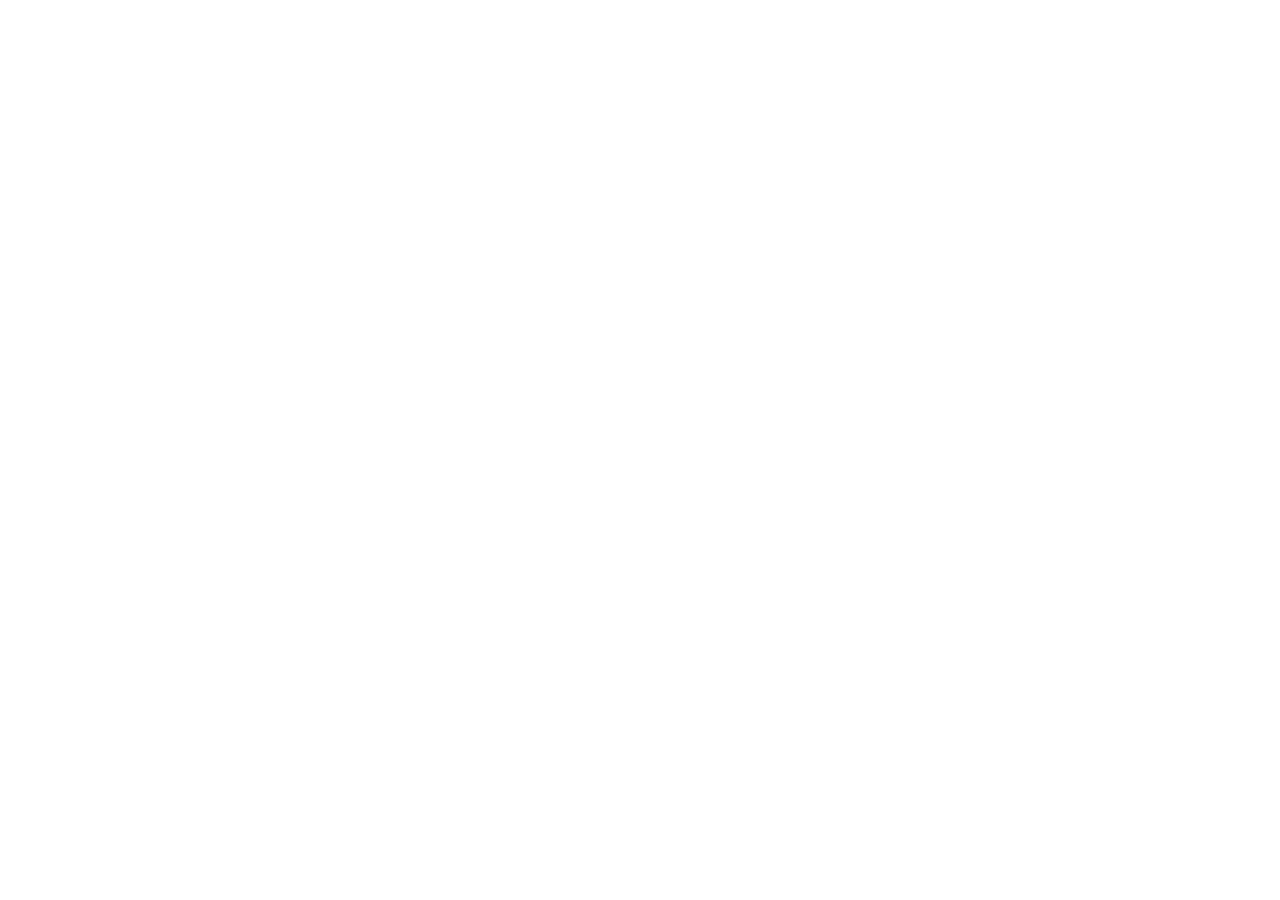
==== index.html @ 07bc8fc6 "Update index.html" ====
<!DOCTYPE html>
<html lang="ru">
  <head>
    <meta charset="UTF-8" />
    <meta http-equiv="X-UA-Compatible" content="IE=edge" />
    <meta name="viewport" content="width=device-width, initial-scale=1.0" />
    <title>Оно тебе надо — аукцион вещей, в которые никто не верил</title>
    <link rel="stylesheet" href="fonts.css" />
    <link rel="stylesheet" href="styles/styles.css"/>
  </head>
  <body></body>
</html>
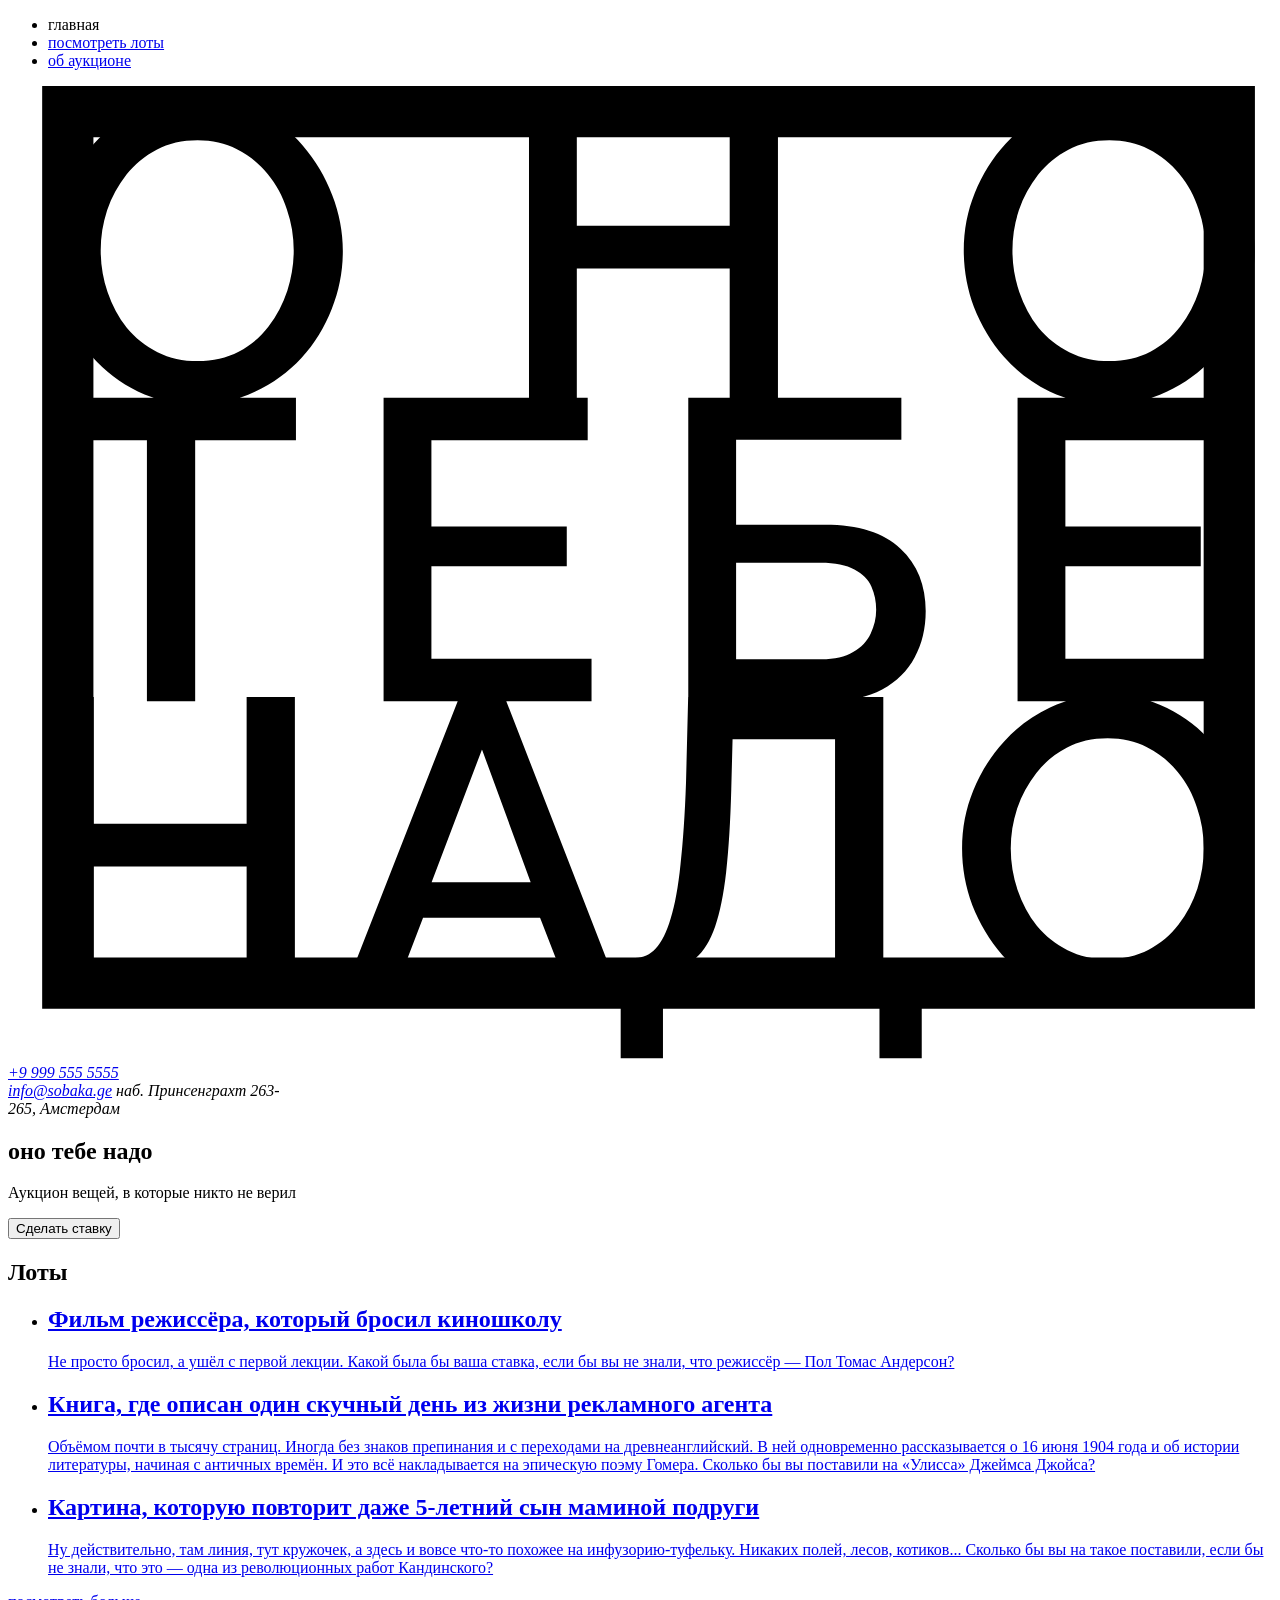
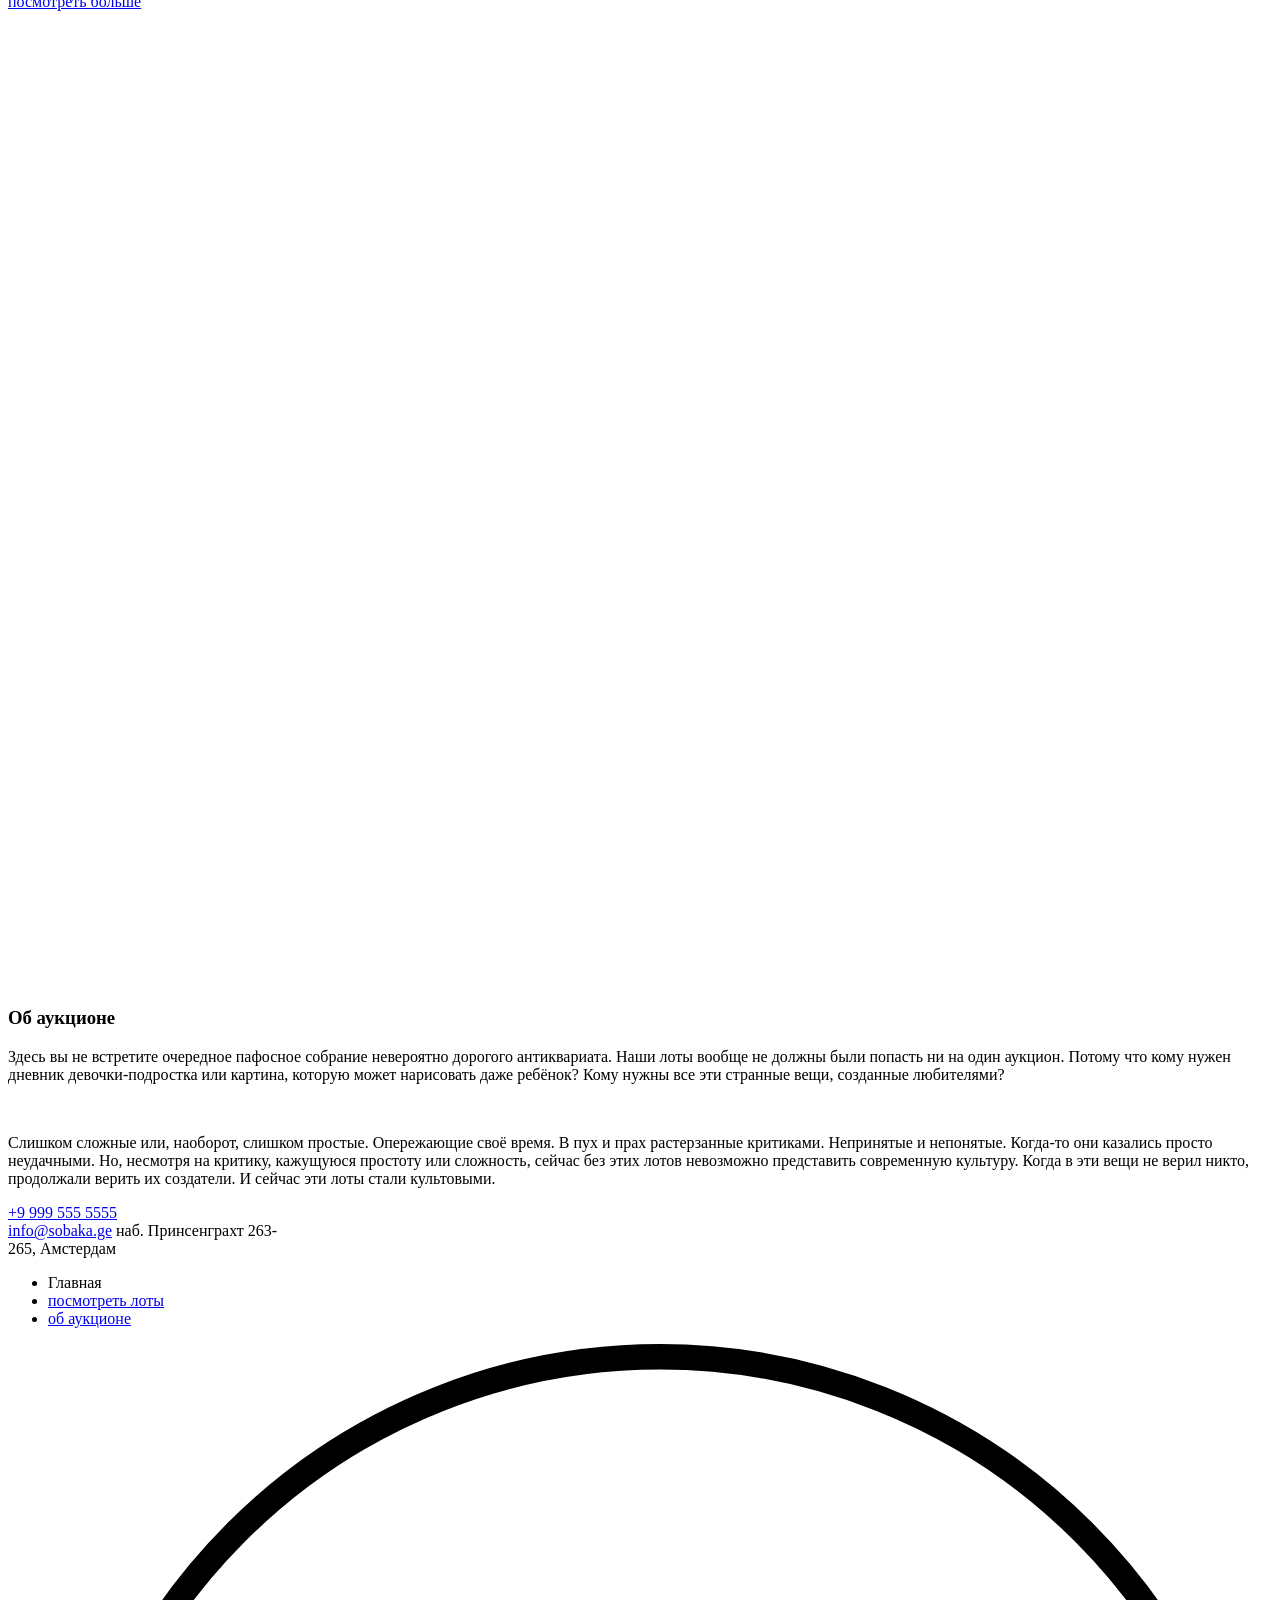
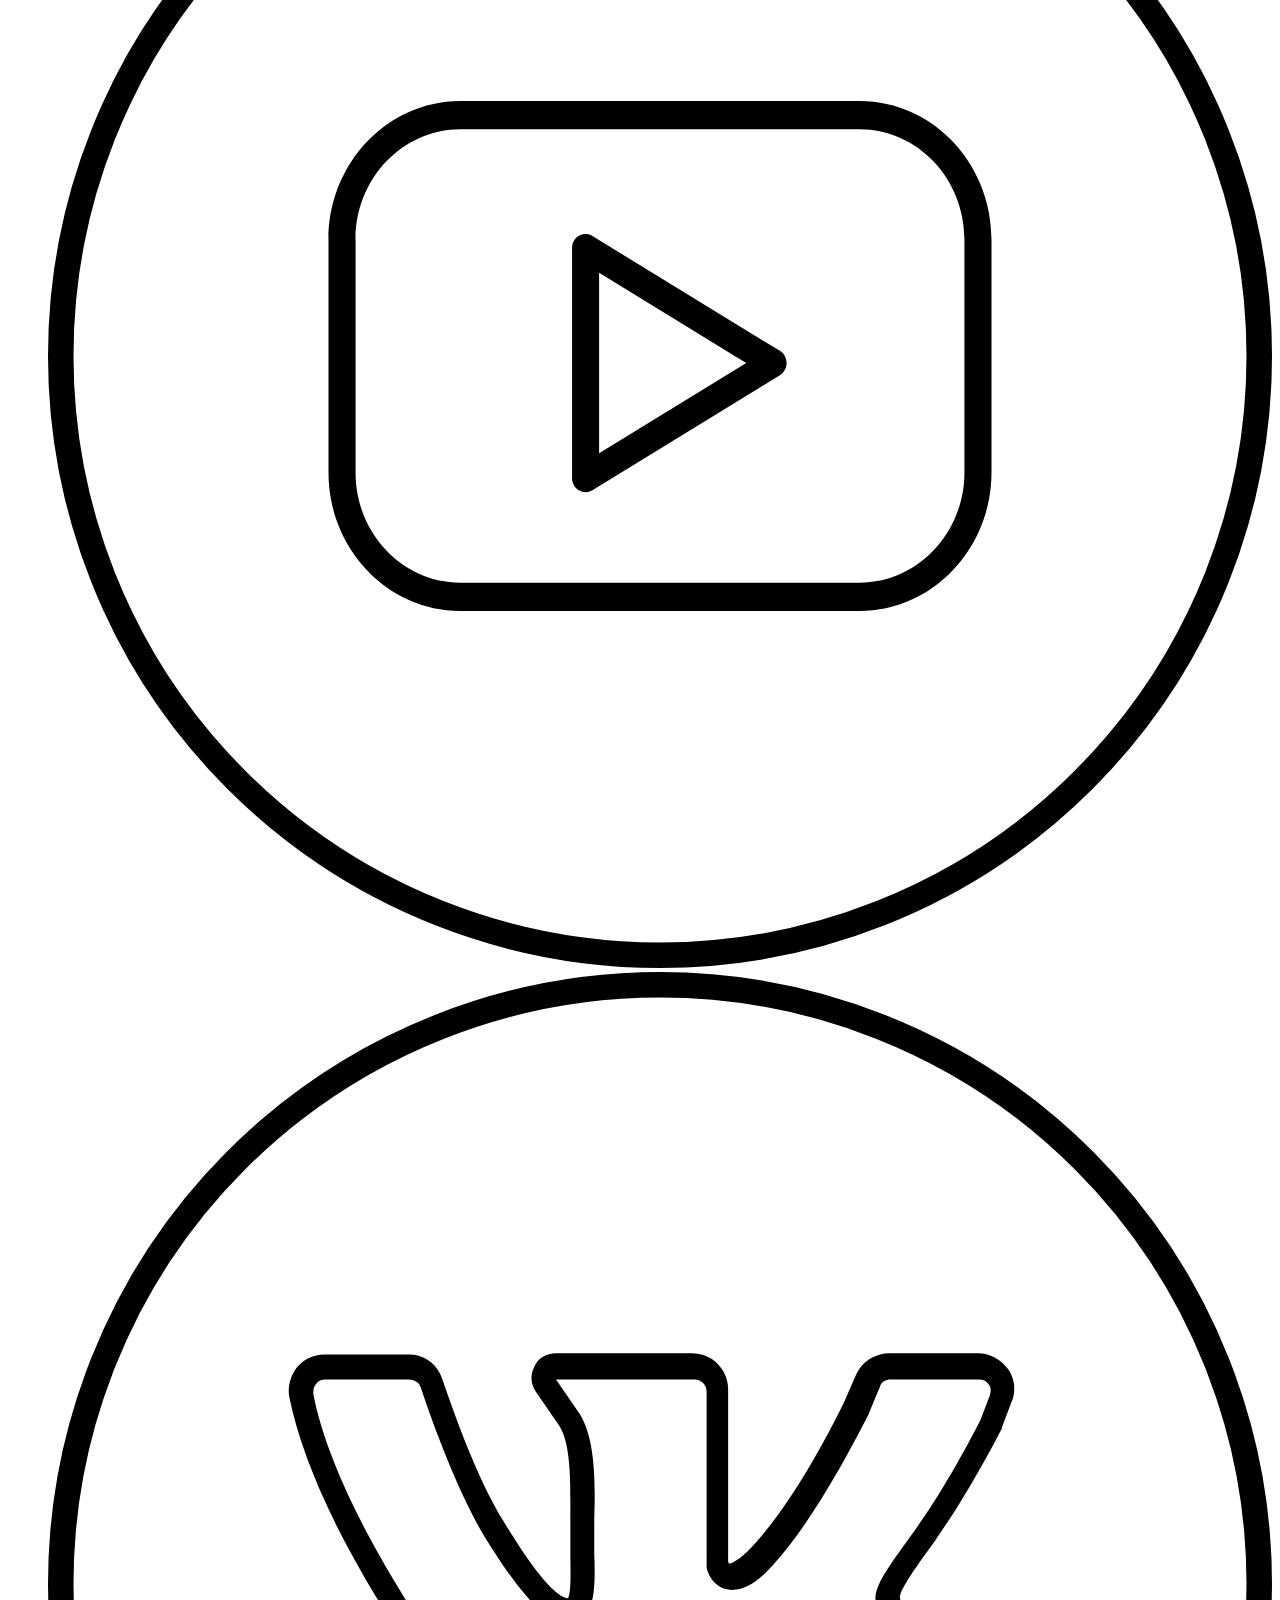
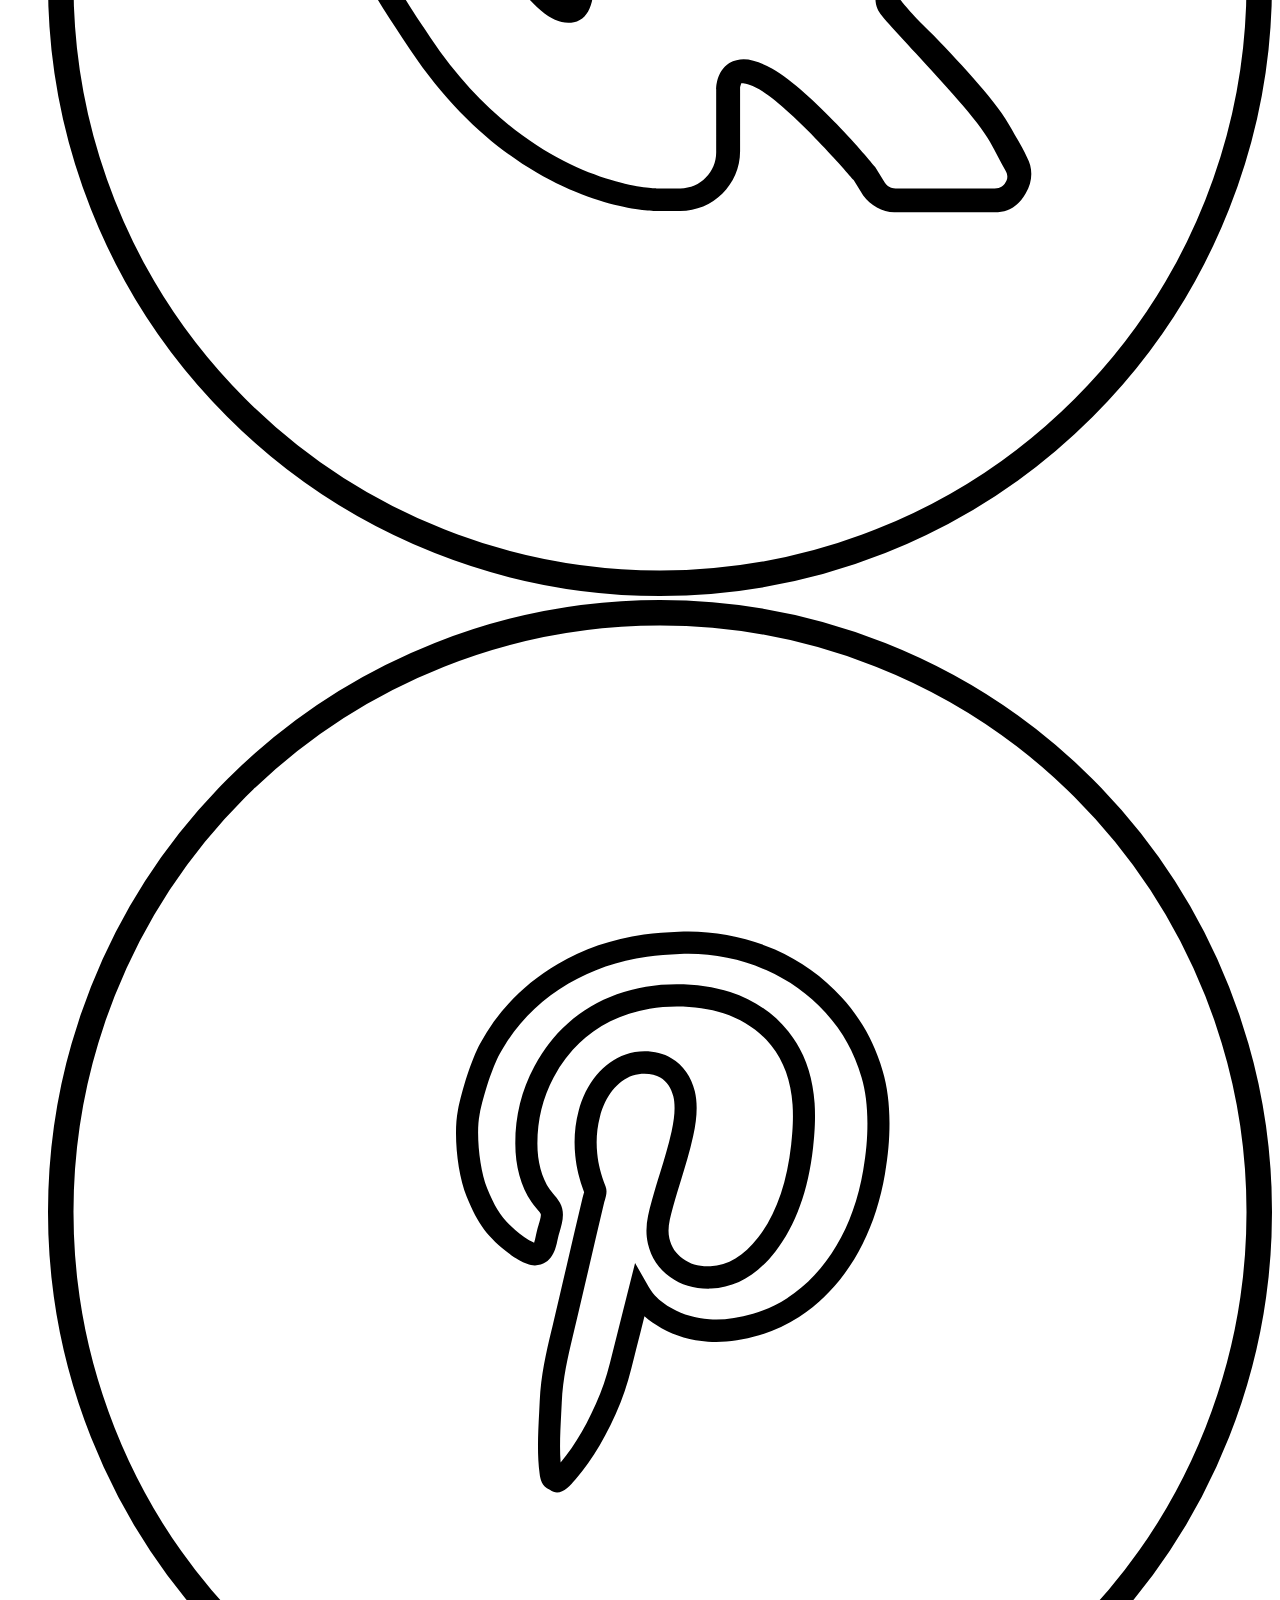
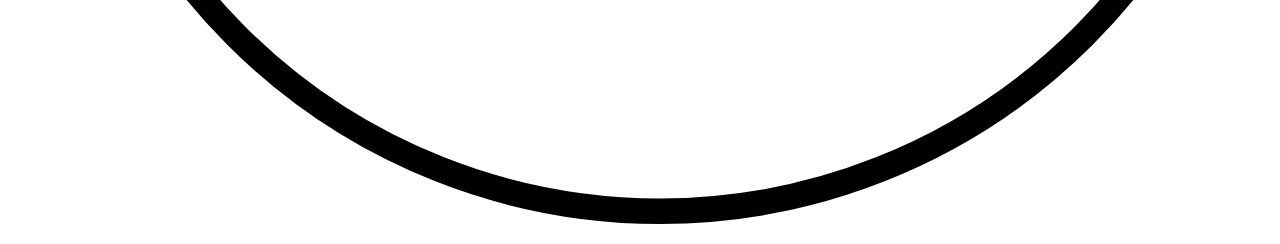
==== commit d4e836d3: "index.html" ====
--- a/index.html
+++ b/index.html
@@ -1,12 +1,170 @@
 <!DOCTYPE html>
 <html lang="ru">
-  <head>
-    <meta charset="UTF-8" />
-    <meta http-equiv="X-UA-Compatible" content="IE=edge" />
-    <meta name="viewport" content="width=device-width, initial-scale=1.0" />
-    <title>Оно тебе надо — аукцион вещей, в которые никто не верил</title>
-    <link rel="stylesheet" href="fonts.css" />
-    <link rel="stylesheet" href="styles/styles.css"/>
-  </head>
-  <body></body>
-</html>
+ <head>
+        <meta charset="UTF-8" />
+        <meta http-equiv="X-UA-Compatible" content="IE=edge" />
+        <meta name="viewport" content="width=device-width, initial-scale=1.0" />
+        <title>Оно тебе надо — аукцион вещей, в которые никто не верил</title>
+        <link rel="stylesheet" href="./fonts.css" />
+        <link rel="stylesheet" href="./styles/style.css" />
+ </head>
+
+ <body>
+    
+    <header class="header">
+    <nav class="header__menu"> 
+
+        <ul class="header__links-list">
+            <li class="header__links-list-item header__links-list-item_no-bullit header__link_active"><a class="header__link">главная</a></li>
+            <li class="header__links-list-item"> <a class="header__link" href="#0">посмотреть лоты</a></li>
+            <li class="header__links-list-item"> <a class="header__link" href="#0">об аукционе</a></li>
+        </ul>
+    </nav>
+
+    <section><a class="header__logo">
+        <img class="header__logo-image"
+        src="./images/logo-black.svg"
+        alt="Логотип проекта"/></a>
+    </section>
+
+    <address class="header__address">
+        <a href="tel:+99995555555">+9 999 555 5555<br></a>
+        <a href="mailto:info@sobaka.ge">info@sobaka.ge</a>
+        <span>наб. Принсенграхт 263- <br> 265, Амстердам</span>
+        </address>
+    </header>
+
+
+
+
+  <main> 
+
+        <section class="cover">
+        <div class="overlay"></div>
+        <h1 class="cover__title">
+            <span class="aligned-text">о<span class="letter-spacing-extended">но</span></span>
+            <span class="aligned-text-center">те<span class="letter-spacing-extended">бе</span></span>
+            <span class="aligned-text-right"><span class="letter-spacing-extended">н</span>ад<span class="no-letter-spacing">о</span></span>  
+        
+        </h1>
+        <div class="cover__description">
+            <p class="cover__description-text">Аукцион вещей, в которые никто не верил</p>
+            <button class="bet-button">Сделать ставку</button>
+        </div>
+    </section>
+    
+ <!--LOTS-->
+   <section class="lots">
+    <h2 class="lots__heading">Лоты</h2>
+
+    <ul class="lots__card-list">
+
+<!--FILM-->
+        <li class="lots__card-list-item">
+            <a class="card-link" href="#0">
+                <article class="card card_type_film">
+                    <div class="overlay"></div>
+                <h2 class="card_title">Фильм режиссёра, который бросил киношколу
+                </h2>
+                <p class="card__text">Не просто бросил, а ушёл с первой лекции. Какой была бы ваша ставка, если бы вы не знали, что режиссёр — Пол Томас Андерсон?
+                </p>
+                </article>
+            </a>
+        </li>
+
+<!--BOOK-->
+        <li class="lots__card-list-item">
+            <a class="card-link" href="#0">
+                <article class="card card_type_book">
+                    <div class="overlay"></div>
+                <h2 class="card_title">Книга, где описан один скучный день из жизни рекламного агента
+                </h2>
+                <p class="card__text">Объёмом почти в тысячу страниц. Иногда без знаков препинания и с переходами на древнеанглийский. В ней одновременно рассказывается о 16 июня 1904 года и об истории литературы, начиная с античных времён. И это всё накладывается на эпическую поэму Гомера. Сколько бы вы поставили на «Улисса» Джеймса Джойса?
+                </p>
+                </article>
+            </a>
+        </li>
+
+<!--PICTURE-->
+        <li class="lots__card-list-item">
+            <a class="card-link" href="#0">
+                <article class="card card_type_picture">
+                    <div class="overlay"></div>
+                <h2 class="card_title">Картина, которую повторит даже 5-летний сын маминой подруги
+                </h2>
+                <p class="card__text">Ну действительно, там линия, тут кружочек, а здесь и вовсе что-то похожее на инфузорию-туфельку. Никаких полей, лесов, котиков... Сколько бы вы на такое поставили, если бы не знали, что это — одна из революционных работ Кандинского?
+                </p>
+                </article>
+            </a>
+        </li>
+    </ul>
+
+    <a class="lots__look-more-link" href="#0">посмотреть больше</a>
+
+</section>
+
+
+
+<section class="about">
+
+<div class="about__column">
+    <div class="about__logo">
+        <img class="about__logo-image"
+        src="./images/logo-white.svg"
+        alt="Логотип проекта">
+    </div>
+    </div>
+
+    <div class="about__text">
+    <h3 class="about__title">Об аукционе</h3>
+        <p>Здесь вы не встретите очередное пафосное собрание невероятно дорогого антиквариата. Наши лоты вообще не должны были попасть ни на один аукцион. Потому что кому нужен дневник девочки-подростка или картина, которую может нарисовать даже ребёнок? Кому нужны все эти странные вещи, созданные любителями?
+        </p><br>
+        <p>Слишком сложные или, наоборот, слишком простые. Опережающие своё время. В пух и прах растерзанные критиками. Непринятые и непонятые. Когда-то они казались просто неудачными. Но, несмотря на критику, кажущуюся простоту или сложность, сейчас без этих лотов невозможно представить современную культуру. Когда в эти вещи не верил никто, продолжали верить их создатели. И сейчас эти лоты стали культовыми. 
+        </p>
+    </div>
+</div>
+</section>
+
+
+
+</main>
+
+<footer class="footer">
+    <adress class="footer__address">
+    <a href="tel:+99995555555">+9 999 555 5555<br></a>
+    <a href="mailto:info@sobaka.ge">info@sobaka.ge</a>
+    <span>наб. Принсенграхт 263- <br>265, Амстердам</span>
+</adress>
+    <nav class="footer__menu"> 
+
+        <ul class="footer__menu-list">
+            <li class="footer__menu-list-item footer__menu-link_active"><a class="footer__menu-link">Главная</a></li>
+            <li class="footer__menu-list-item"> <a class="footer__menu-link" href="#0">посмотреть лоты</a></li>
+            <li class="footer__menu-list-item"> <a class="footer__menu-link" href="#0">об аукционе</a></li>
+        </ul>
+
+    </nav>
+
+    
+
+    <ul class="footer__social-list">
+        <il class="footer__social-list-item"><a class="footer__social-link" href="https://youtube.com">
+            <img class="footer__social-icon"
+            src="./images/yt.svg"
+            alt="Лого 1"></a></il>
+        <il class="footer__social-list-item"><a class="footer__social-link" href="https://vk.com">
+            <img class="footer__social-icon"
+                 src="./images/vk.svg"
+                 alt="Лого 2"></a></il>
+        <il class="footer__social-list-item"><a class="footer__social-link" href="https://pinterest.com">
+            <img class="footer__social-icon"
+                 src="./images/pinterest.svg"
+                 alt="Лого 3">
+
+        </a></il>
+    </ul>
+</footer>
+
+ </body>
+ </html>
+
--- a/styles/style.css
+++ b/styles/style.css
@@ -0,0 +1 @@
+/* место для вашего кода */
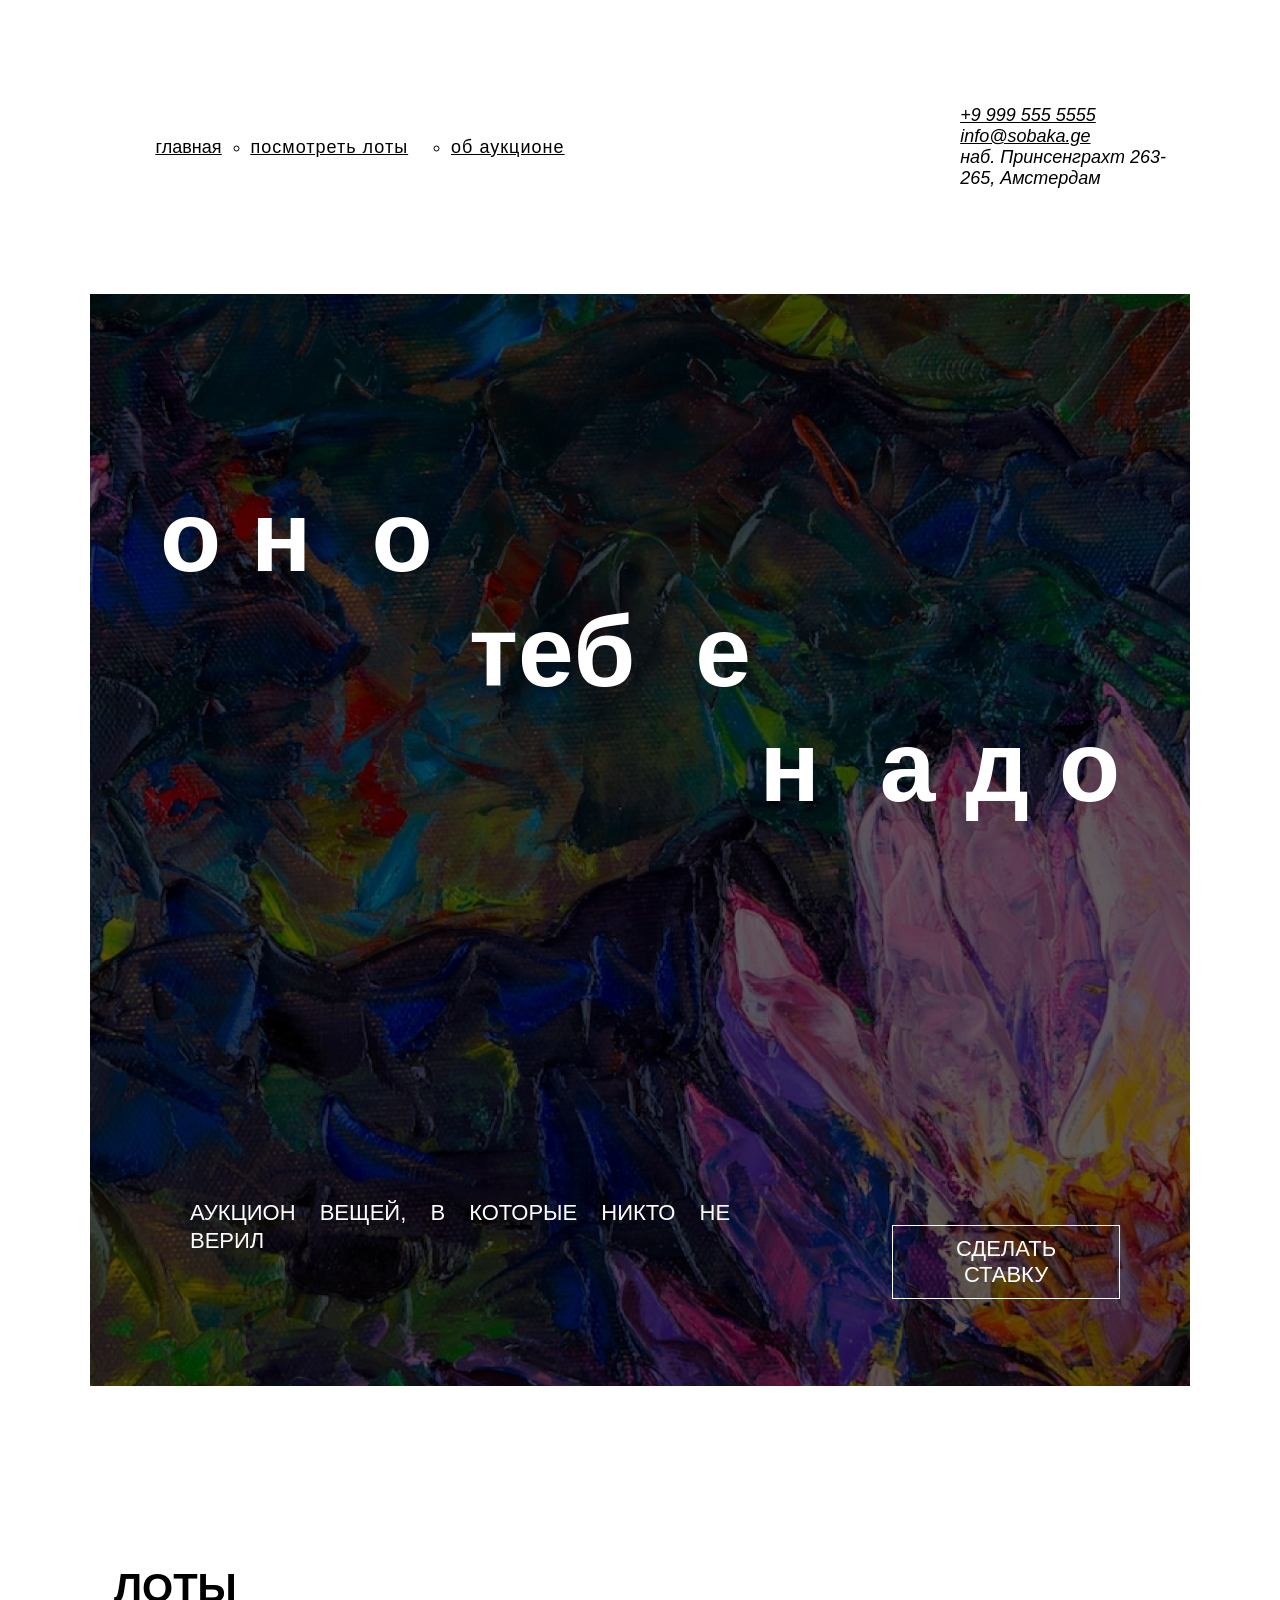
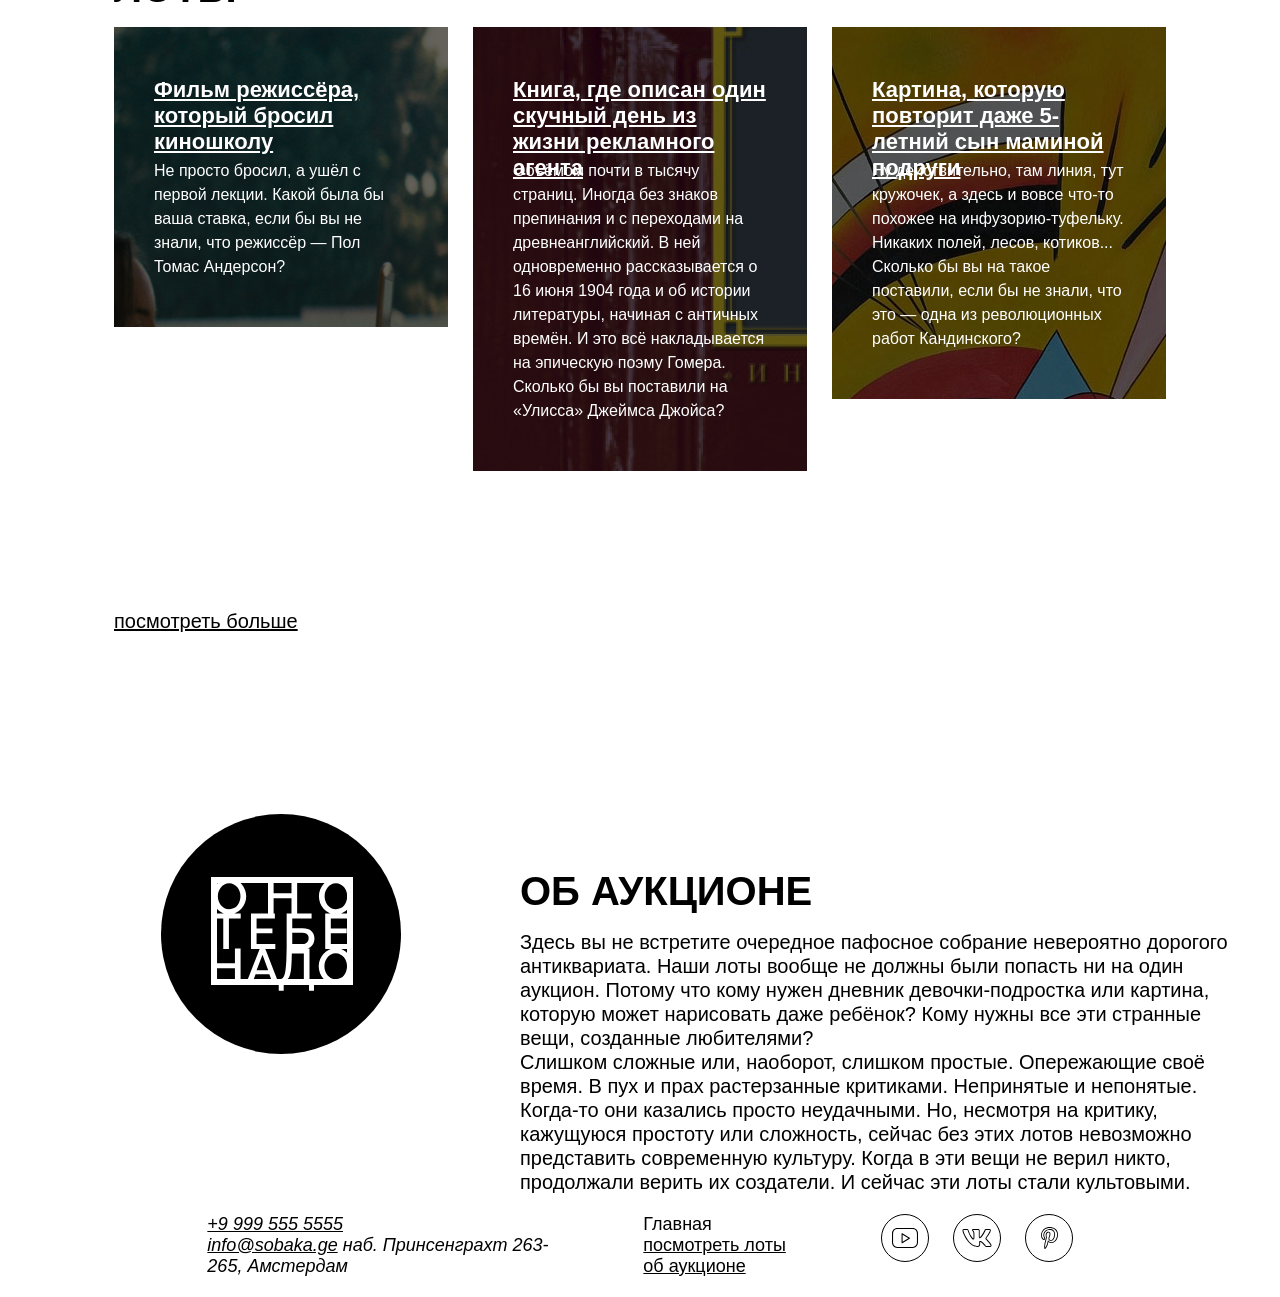
==== commit 0d2d3f69: "Update index.html" ====
--- a/index.html
+++ b/index.html
@@ -5,8 +5,10 @@
         <meta http-equiv="X-UA-Compatible" content="IE=edge" />
         <meta name="viewport" content="width=device-width, initial-scale=1.0" />
         <title>Оно тебе надо — аукцион вещей, в которые никто не верил</title>
-        <link rel="stylesheet" href="./fonts.css" />
+        <link rel="stylesheet" href="./fonts/fonts.css" />
+        <link rel="stylesheet" href="./styles/global.css" />
         <link rel="stylesheet" href="./styles/style.css" />
+
  </head>
 
  <body>
@@ -14,18 +16,16 @@
     <header class="header">
     <nav class="header__menu"> 
 
-        <ul class="header__links-list">
-            <li class="header__links-list-item header__links-list-item_no-bullit header__link_active"><a class="header__link">главная</a></li>
-            <li class="header__links-list-item"> <a class="header__link" href="#0">посмотреть лоты</a></li>
-            <li class="header__links-list-item"> <a class="header__link" href="#0">об аукционе</a></li>
+        <ul class="header__menu-list">
+            <li class="header__links-list-item_no-bullit"><a class="link_active" href="#">главная</a></li>
+            <li class="header__links-list-item"> <a href="#">посмотреть лоты</a></li>
+            <li class="header__links-list-item"> <a href="#">об аукционе</a></li>
         </ul>
     </nav>
 
-    <section><a class="header__logo">
-        <img class="header__logo-image"
-        src="./images/logo-black.svg"
-        alt="Логотип проекта"/></a>
-    </section>
+    <a class="header__logo">
+        <img class="header__logo-image" src="./images/logo-black.svg" alt="Логотип проекта">
+    </a>
 
     <address class="header__address">
         <a href="tel:+99995555555">+9 999 555 5555<br></a>
@@ -34,11 +34,8 @@
         </address>
     </header>
 
-
-
-
   <main> 
-
+ <!--COVER-->
         <section class="cover">
         <div class="overlay"></div>
         <h1 class="cover__title">
@@ -56,16 +53,15 @@
  <!--LOTS-->
    <section class="lots">
     <h2 class="lots__heading">Лоты</h2>
-
     <ul class="lots__card-list">
 
 <!--FILM-->
         <li class="lots__card-list-item">
-            <a class="card-link" href="#0">
+            <a class="card-link" href="#">
                 <article class="card card_type_film">
                     <div class="overlay"></div>
-                <h2 class="card_title">Фильм режиссёра, который бросил киношколу
-                </h2>
+                <h3 class="card_title">Фильм режиссёра, который бросил киношколу
+                </h3>
                 <p class="card__text">Не просто бросил, а ушёл с первой лекции. Какой была бы ваша ставка, если бы вы не знали, что режиссёр — Пол Томас Андерсон?
                 </p>
                 </article>
@@ -77,8 +73,8 @@
             <a class="card-link" href="#0">
                 <article class="card card_type_book">
                     <div class="overlay"></div>
-                <h2 class="card_title">Книга, где описан один скучный день из жизни рекламного агента
-                </h2>
+                <h3 class="card_title">Книга, где описан один скучный день из жизни рекламного агента
+                </h3>
                 <p class="card__text">Объёмом почти в тысячу страниц. Иногда без знаков препинания и с переходами на древнеанглийский. В ней одновременно рассказывается о 16 июня 1904 года и об истории литературы, начиная с античных времён. И это всё накладывается на эпическую поэму Гомера. Сколько бы вы поставили на «Улисса» Джеймса Джойса?
                 </p>
                 </article>
@@ -90,8 +86,8 @@
             <a class="card-link" href="#0">
                 <article class="card card_type_picture">
                     <div class="overlay"></div>
-                <h2 class="card_title">Картина, которую повторит даже 5-летний сын маминой подруги
-                </h2>
+                <h3 class="card_title">Картина, которую повторит даже 5-летний сын маминой подруги
+                </h3>
                 <p class="card__text">Ну действительно, там линия, тут кружочек, а здесь и вовсе что-то похожее на инфузорию-туфельку. Никаких полей, лесов, котиков... Сколько бы вы на такое поставили, если бы не знали, что это — одна из революционных работ Кандинского?
                 </p>
                 </article>
@@ -100,71 +96,55 @@
     </ul>
 
     <a class="lots__look-more-link" href="#0">посмотреть больше</a>
-
 </section>
 
-
-
+<!--ABOUT-->
 <section class="about">
 
 <div class="about__column">
     <div class="about__logo">
-        <img class="about__logo-image"
-        src="./images/logo-white.svg"
-        alt="Логотип проекта">
+        <img class="about__logo-image" src="./images/logo-white.svg" alt="Логотип проекта">
     </div>
     </div>
 
     <div class="about__text">
-    <h3 class="about__title">Об аукционе</h3>
-        <p>Здесь вы не встретите очередное пафосное собрание невероятно дорогого антиквариата. Наши лоты вообще не должны были попасть ни на один аукцион. Потому что кому нужен дневник девочки-подростка или картина, которую может нарисовать даже ребёнок? Кому нужны все эти странные вещи, созданные любителями?
-        </p><br>
-        <p>Слишком сложные или, наоборот, слишком простые. Опережающие своё время. В пух и прах растерзанные критиками. Непринятые и непонятые. Когда-то они казались просто неудачными. Но, несмотря на критику, кажущуюся простоту или сложность, сейчас без этих лотов невозможно представить современную культуру. Когда в эти вещи не верил никто, продолжали верить их создатели. И сейчас эти лоты стали культовыми. 
+    <h2 class="about__title">Об аукционе</h2>
+        <p class="about-text-1">Здесь вы не встретите очередное пафосное собрание невероятно дорогого антиквариата. Наши лоты вообще не должны были попасть ни на один аукцион. Потому что кому нужен дневник девочки-подростка или картина, которую может нарисовать даже ребёнок? Кому нужны все эти странные вещи, созданные любителями?
+        </p>
+        <p class="about-text-2">Слишком сложные или, наоборот, слишком простые. Опережающие своё время. В пух и прах растерзанные критиками. Непринятые и непонятые. Когда-то они казались просто неудачными. Но, несмотря на критику, кажущуюся простоту или сложность, сейчас без этих лотов невозможно представить современную культуру. Когда в эти вещи не верил никто, продолжали верить их создатели. И сейчас эти лоты стали культовыми. 
         </p>
     </div>
-</div>
 </section>
-
-
-
 </main>
 
 <footer class="footer">
-    <adress class="footer__address">
+    <address class="footer__address">
     <a href="tel:+99995555555">+9 999 555 5555<br></a>
     <a href="mailto:info@sobaka.ge">info@sobaka.ge</a>
     <span>наб. Принсенграхт 263- <br>265, Амстердам</span>
-</adress>
+</address>
+
     <nav class="footer__menu"> 
-
         <ul class="footer__menu-list">
-            <li class="footer__menu-list-item footer__menu-link_active"><a class="footer__menu-link">Главная</a></li>
-            <li class="footer__menu-list-item"> <a class="footer__menu-link" href="#0">посмотреть лоты</a></li>
-            <li class="footer__menu-list-item"> <a class="footer__menu-link" href="#0">об аукционе</a></li>
+            <li class="footer__menu-list-item">
+                <a class="link-active" href="#">Главная</a></li>
+            <li class="footer__menu-list-item"> <a href="#">посмотреть лоты</a></li>
+            <li class="footer__menu-list-item"> <a href="#">об аукционе</a></li>
         </ul>
-
     </nav>
 
-    
-
     <ul class="footer__social-list">
-        <il class="footer__social-list-item"><a class="footer__social-link" href="https://youtube.com">
-            <img class="footer__social-icon"
-            src="./images/yt.svg"
-            alt="Лого 1"></a></il>
-        <il class="footer__social-list-item"><a class="footer__social-link" href="https://vk.com">
-            <img class="footer__social-icon"
-                 src="./images/vk.svg"
-                 alt="Лого 2"></a></il>
-        <il class="footer__social-list-item"><a class="footer__social-link" href="https://pinterest.com">
-            <img class="footer__social-icon"
-                 src="./images/pinterest.svg"
-                 alt="Лого 3">
-
-        </a></il>
+        <li class="footer__social-list-item"><a class="footer__social-link" href="https://youtube.com">
+            <img class="footer__social-icon" src="./images/yt.svg" alt="Лого 1">
+        </a></li>
+        <li class="footer__social-list-item"><a class="footer__social-link" href="https://vk.com">
+            <img class="footer__social-icon" src="./images/vk.svg" alt="Лого 2">
+        </a></li>
+        <li class="footer__social-list-item"><a class="footer__social-link" href="https://pinterest.com">
+            <img class="footer__social-icon" src="./images/pinterest.svg" alt="Лого 3">
+        </a></li>
     </ul>
 </footer>
 
  </body>
  </html>
-
--- a/styles/global.css
+++ b/styles/global.css
@@ -0,0 +1,34 @@
+*,
+*::before,
+*::after {
+  box-sizing: border-box;
+}
+
+body {
+  width: 1100px;
+  margin: 0 auto;
+  font-family: Raleway, sans-serif;
+}
+
+h1,
+h2,
+h3,
+h4,
+h5,
+h6,
+p,
+ul,
+ol,
+li,
+blockquote {
+  margin: 0;
+  padding: 0;
+}
+
+a {
+  color: inherit;
+}
+
+img {
+  width: 100%;
+}
--- a/styles/style.css
+++ b/styles/style.css
@@ -1 +1,436 @@
-/* место для вашего кода */
+
+.header {
+  display: grid;
+  grid-template-columns: 1fr min-content 1fr;
+  align-items: center;
+  justify-content: space-between;
+  margin: 92px 24px;
+  font-size: 18px;
+  
+}
+
+.header__menu {
+display: flex;
+flex-direction: row;
+align-self: center;
+justify-content: space-around;
+font-family: Raleway, sans-serif;
+font-weight: 400;
+max-width: 1100px;
+
+}
+
+
+.header__menu-list {
+display: flex;
+justify-content: space-around;
+list-style: circle;
+border: 1px;
+margin-right: 20px;
+gap: 15px;
+text-decoration: underline;
+}
+
+.header__links-list-item {
+ list-style: circle;
+ margin-left: 14px;
+ margin-right: 14px;
+ letter-spacing: 1px;
+
+}
+
+.header__links-list-item_no-bullit {
+  text-decoration: none;
+  list-style: none;
+ 
+}
+
+.link-active {
+text-decoration: none;
+list-style: none;
+}
+
+.header__logo {
+  max-width: 148px;
+  width: auto;
+}
+
+.header__logo-image {
+  height: 105px;
+  justify-self: center;
+
+}
+
+.header__address {
+  display: flex;
+  margin-left: auto;
+  flex-direction: column;
+  font-family: Raleway, sans-serif;
+
+}
+
+
+.cover {
+background-repeat: no-repeat;
+width: 1100px;
+z-index: 0;
+position: relative;
+min-height: 757px;
+padding: 20px;
+background-image: url('../images/cover.jpg');
+background-size: cover;
+background-position: center;
+
+}
+
+.aligned-text {
+display: block;
+text-align: start;
+letter-spacing: 30px;
+
+}
+
+.aligned-text_center {
+text-align: center;
+display: block;
+line-height: 138px;
+letter-spacing: 30px;
+}
+
+.aligned-text-right {
+display: block;
+text-align: right;
+justify-self: end;
+letter-spacing: 30px;
+
+}
+
+.letter-spacing-extended {
+letter-spacing: 60px;
+}
+
+.no-letter-spacing {
+letter-spacing: 0;
+}
+
+
+
+  .overlay {
+    position: absolute;
+    inset: 0;
+    z-index: 1;
+    background-color: rgba(0, 0, 0, 0.6);
+
+    }
+
+.cover__title {
+display: block;
+position: relative;
+z-index: 2;
+font-size: 100px;
+font-weight: bold;
+color: white;
+text-align: center;
+padding: 165px 50px 237px 50px;
+margin: 0;
+font-family: Raleway, sans-serif;
+line-height: 115px;
+
+}
+
+.cover__description {
+  display: flex;
+  justify-content: space-between;
+
+  position: relative;
+  z-index: 2; 
+  color: white;
+  align-items: center;
+  font-family: Raleway, sans-serif;
+  font-size: 22px;
+  font-weight: 400;
+  line-height: 28px;
+  margin-bottom: 20px;
+  gap: 79px;
+  padding: 138px 50px 41px 80px;
+
+}
+
+.cover__description-text {
+  font-size: 22px;
+  text-transform: uppercase;
+  font-family: Raleway, sans-serif;
+  font-weight: 400;
+  line-height: 28px;
+  color: white;
+  word-spacing: 18px;
+  z-index: 3;
+  padding-bottom: 50px;
+
+}
+
+.bet-button {
+  color: white;
+  font-family: Raleway, sans-serif;
+  padding: 10px 20px;
+  font-size: 22px;
+  font-weight: 500;
+  margin-top: 20px;
+  line-height: 26px;
+  text-align: center;
+  border: 1px solid white;
+  background-color: transparent;
+  text-transform: uppercase;
+
+}
+
+
+.lots {
+  display: flex;
+  flex-direction: column;
+  min-height: 692px;
+  top: 1229px;
+  left: 24px;
+  gap: 0px;
+  z-index: 1;
+  flex-grow: 1;
+  margin: 0 24px;
+  padding-top: 179px; /*headingi u lots i metjex aranq*/
+  width: 1052px;
+}
+
+.lots__heading {
+  width: 121px;
+  height: 47px;
+  left: 40px;
+  gap: 0px;
+  font-size: 40px;
+  font-weight: 700;
+  line-height: 47px;
+  text-align: left;
+  z-index: 1;
+  margin-bottom: 15px;
+  text-transform: uppercase;
+  font-family: Raleway, sans-serif;
+
+}
+
+.lots__card-list {
+  display: flex;
+  flex-wrap: wrap;
+  justify-content: space-between;
+  list-style: none;
+  gap: 25px;
+  color: white;
+  position: relative;
+}
+
+.lots__card-list-item {
+  display: flex;
+  flex-grow: 1;
+  flex-basis: 334px;
+  min-height: 563px;
+  z-index: 2;
+  height: 100%;
+
+
+
+}
+
+.card {
+padding: 50px 40px 48px;
+
+display: flex;
+flex-direction: column;
+justify-content: space-between;
+
+height: 100%;
+width: 100%;
+position: relative;
+
+}
+
+.card-link {
+text-decoration: none;
+display: block;
+font-family: Raleway, sans-serif;
+height: 100%;
+width: 100%;
+}
+
+.card_title {
+font-size: 22px;
+font-weight: bold;
+text-decoration: underline; 
+color: white;
+z-index: 3;
+Width: 254px;
+Height: 82px;
+}
+
+.card__text {
+
+  width: 254px;
+  color: white;
+  z-index: 3;
+  line-height: 24px;
+  top: 229px;
+  left: 399px;  
+
+}
+
+.card_type_film {
+background-image: url('../images/card-lot-01.jpg'); 
+}
+
+.card_type_book {
+background-image: url('../images/card-lot-02.jpg'); 
+}
+
+.card_type_picture {
+background-image: url('../images/card-lot-03.jpg'); 
+}
+
+.lots__look-more-link {
+font-size: 20px;
+font-family: Raleway, sans-serif;
+font-weight: 400;
+line-height: 23px;
+white-space: nowrap;
+text-align: left;
+padding-top: 20px;
+
+}
+
+
+
+.about {
+display: grid;
+grid-template-columns: 334px 718px;
+grid-template-rows: auto;
+gap: 72px;
+min-height: ;
+width: 1052px;
+margin: 146px 24px 0;
+padding: /*Поэтому вместо height нужно задать такие внутренние отступы 
+(padding) для блока, что бы суммарно с высотой контента блок имел требуемую
+ высоту.*/
+
+}
+
+.about__column {
+display: flex;
+flex-direction: column;
+justify-self: flex-end;
+align-self: flex-start;
+padding-left: 15px;
+margin-bottom: 20px;
+font-family: Raleway, sans-serif;
+
+}
+
+.about__logo {
+width: 240px;
+height: 240px;
+border-radius: 50%;
+background-color: black;
+display: flex;
+justify-content: center;
+align-items: center;
+margin: 35px 47px 0;
+}
+
+.about__logo-image {
+width: 148px;
+height: 114px;
+align-self: center;
+}
+
+.about__title {
+  text-transform: uppercase;
+  font-size: 40px;
+  }
+
+.about__text {
+font-family: Raleway, sans-serif;
+font-size: 20px;
+font-weight: 400;
+line-height: 24px;
+text-align: left;
+padding-right: 5px;
+margin-top: 100px;
+
+}
+
+.about-text-1 {
+margin-top: 27px;
+}
+
+
+
+.footer {
+display: flex;
+justify-content: space-around;
+width: 1000px;
+inset: 0;
+font-size: 18px;
+font-weight: 400;
+line-height: 21px;
+padding: 20px; 
+margin-left: 50px;
+min-height: ;
+}
+
+.footer-address {
+font-size: 18px;
+line-height: 21px;
+}
+
+.footer__menu {
+display: flex;
+flex-direction: column;
+align-self: center;
+justify-content: space-around;
+font-family: Raleway, sans-serif;
+gap: 15px;
+}
+
+
+.footer__menu-list {
+list-style: none;
+padding: 0;
+
+}
+
+.footer__menu-link {
+text-decoration: underline;
+}
+
+.footer__menu-link_active {
+text-decoration: none;
+}
+
+
+.footer__menu-list-item {
+display: flex;
+align-items: center;
+
+}
+
+.footer__social-list {
+list-style: none;
+display: flex;
+gap: 24px; 
+padding: 0;
+}
+
+.footer__social-list-item {
+display: flex;
+}
+
+.footer__social-icon {
+width: 48px;
+height: 48px;
+gap: 48px;
+
+}
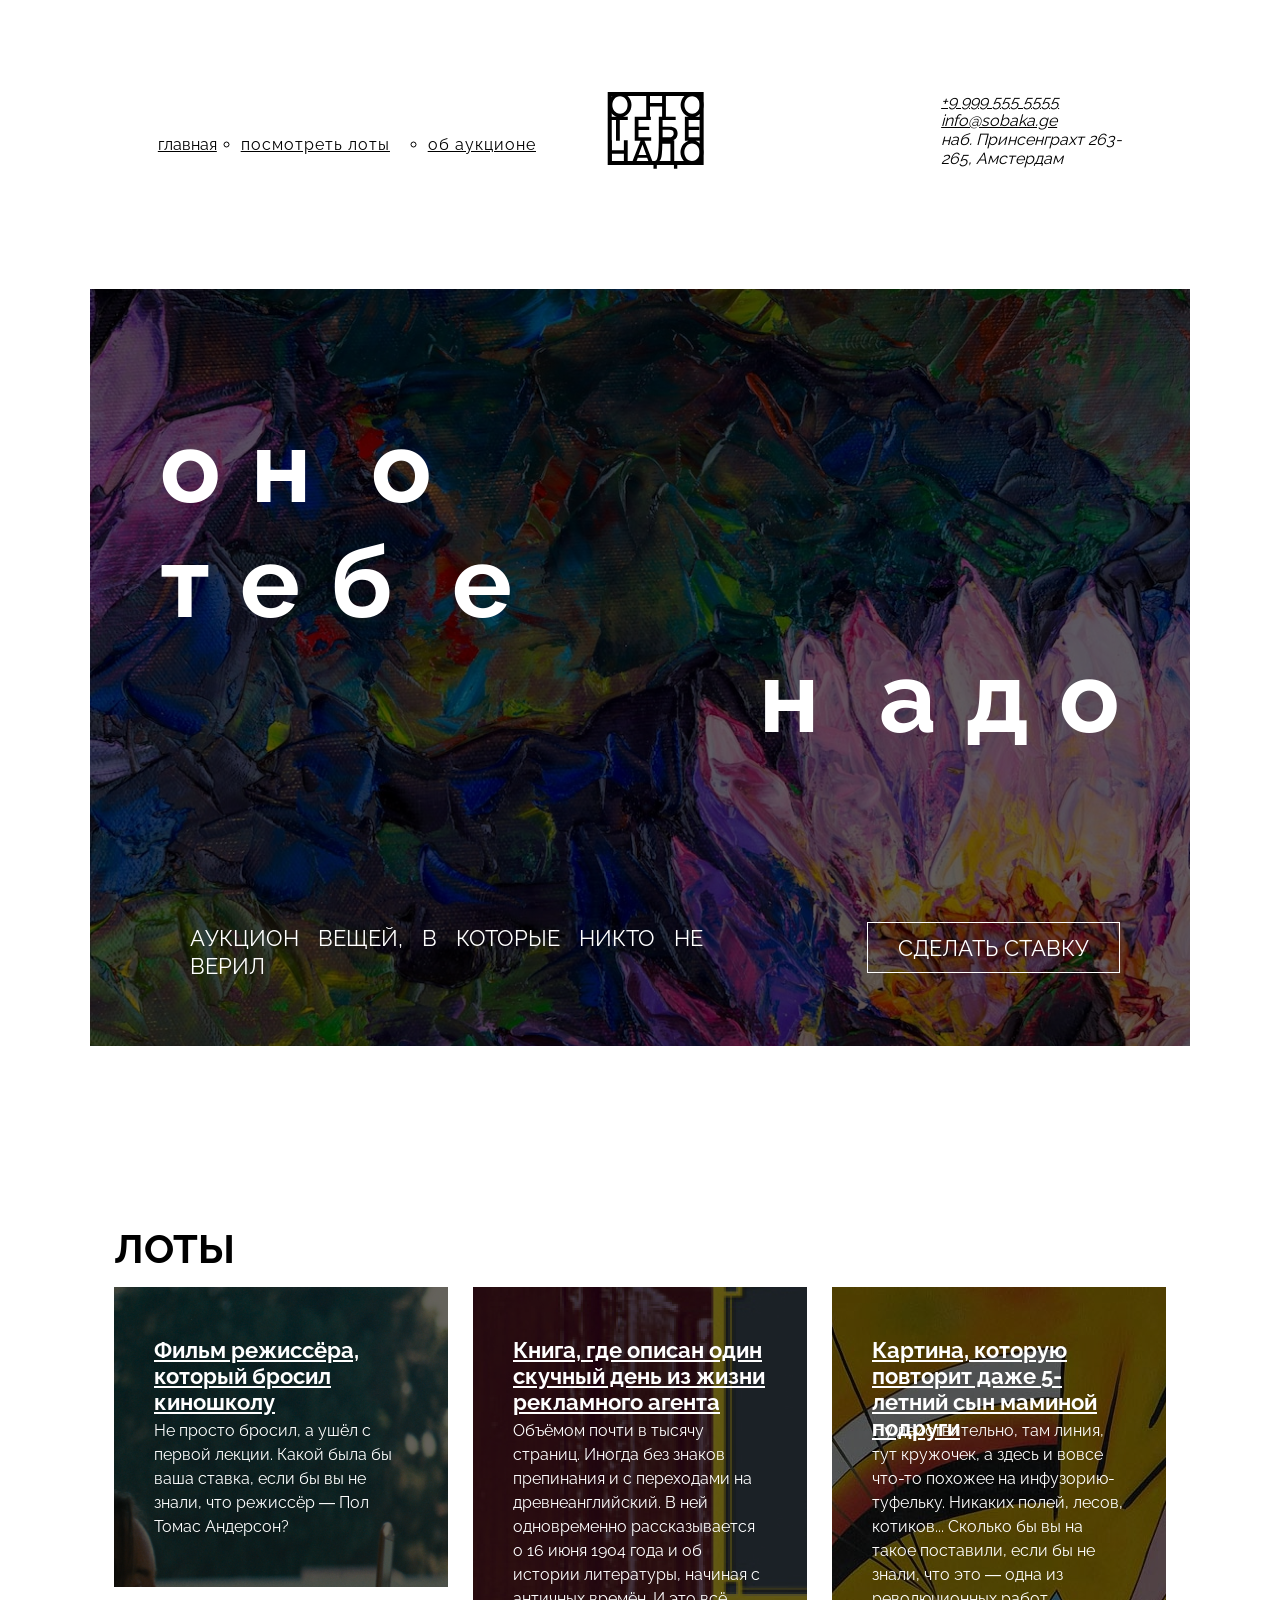
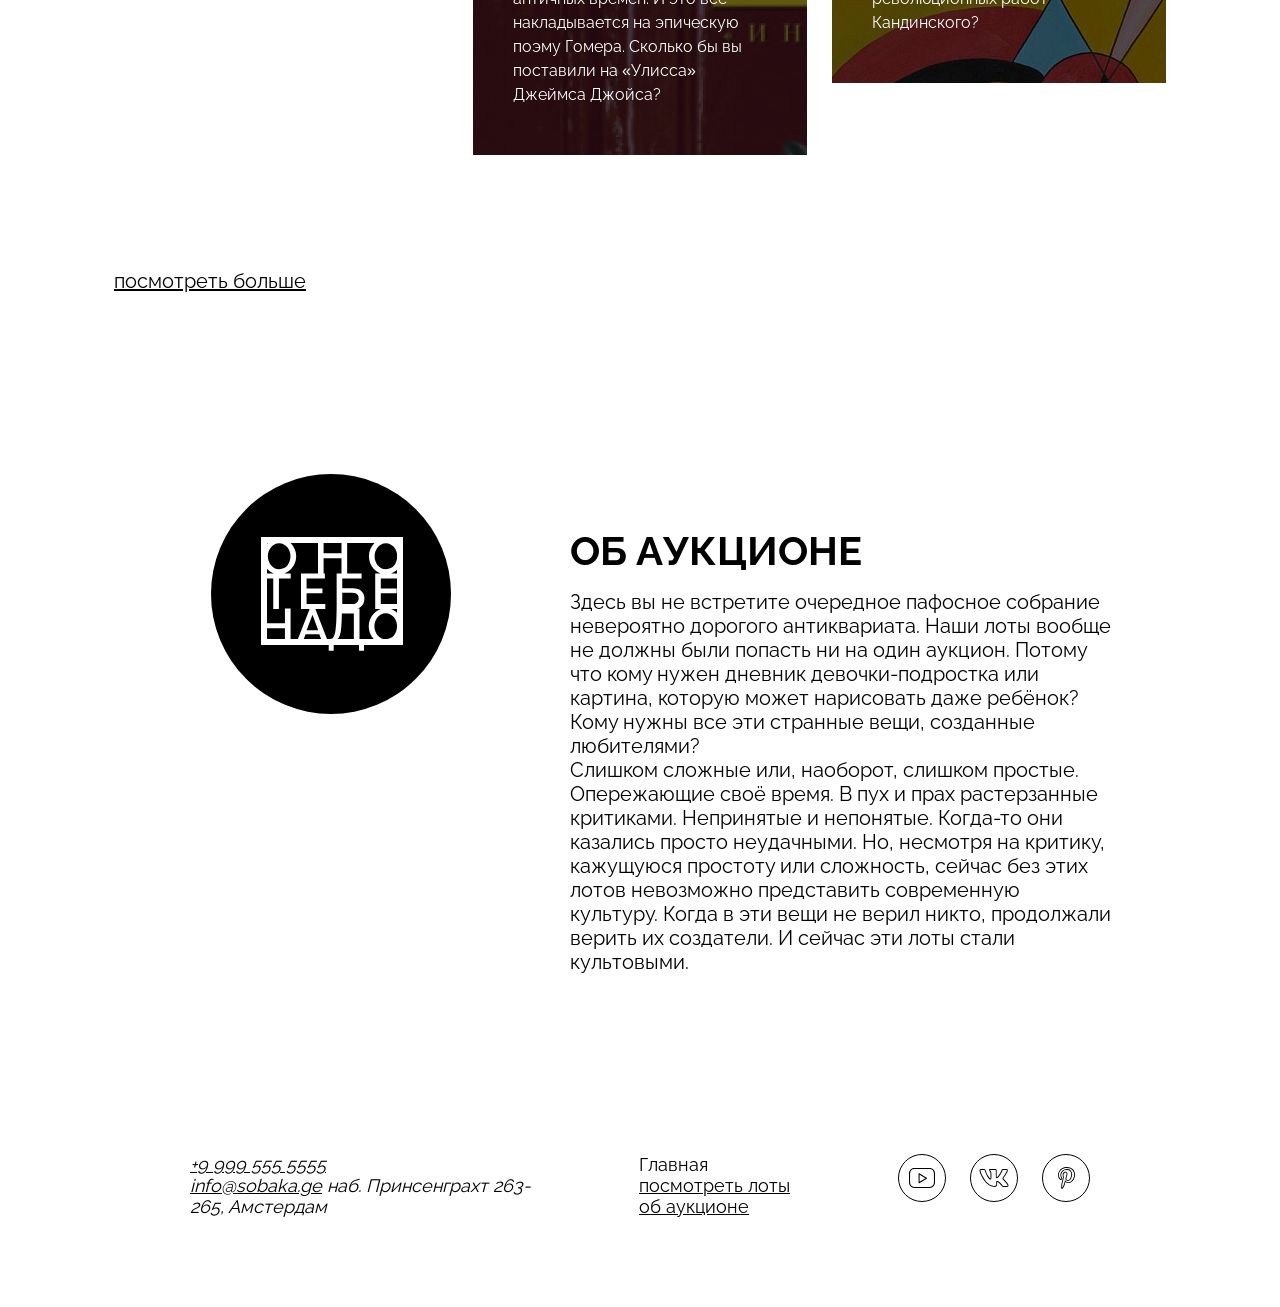
==== commit 47e70ac2: "My commit" ====
--- a/index.html
+++ b/index.html
@@ -13,15 +13,14 @@
 
  <body>
     
-    <header class="header">
-    <nav class="header__menu"> 
+<header class="header"> 
+        <nav class="header__menu">
 
         <ul class="header__menu-list">
-            <li class="header__links-list-item_no-bullit"><a class="link_active" href="#">главная</a></li>
-            <li class="header__links-list-item"> <a href="#">посмотреть лоты</a></li>
-            <li class="header__links-list-item"> <a href="#">об аукционе</a></li>
+            <li class="header__menu-list-item_no-bullit"><a class="link_active" href="#">главная</a></li>
+            <li class="header__menu-list-item"> <a href="#">посмотреть лоты</a></li>
+            <li class="header__menu-list-item"> <a href="#">об аукционе</a></li>
         </ul>
-    </nav>
 
     <a class="header__logo">
         <img class="header__logo-image" src="./images/logo-black.svg" alt="Логотип проекта">
@@ -31,8 +30,9 @@
         <a href="tel:+99995555555">+9 999 555 5555<br></a>
         <a href="mailto:info@sobaka.ge">info@sobaka.ge</a>
         <span>наб. Принсенграхт 263- <br> 265, Амстердам</span>
-        </address>
-    </header>
+    </address>
+        </nav>
+</header>
 
   <main> 
  <!--COVER-->
@@ -40,8 +40,8 @@
         <div class="overlay"></div>
         <h1 class="cover__title">
             <span class="aligned-text">о<span class="letter-spacing-extended">но</span></span>
-            <span class="aligned-text-center">те<span class="letter-spacing-extended">бе</span></span>
-            <span class="aligned-text-right"><span class="letter-spacing-extended">н</span>ад<span class="no-letter-spacing">о</span></span>  
+            <span class="aligned-text aligned-text-center">те<span class="letter-spacing-extended">бе</span></span>
+            <span class="aligned-text aligned-text-right"><span class="letter-spacing-extended">н</span>ад<span class="no-letter-spacing">о</span></span>  
         
         </h1>
         <div class="cover__description">
@@ -147,4 +147,4 @@
 </footer>
 
  </body>
- </html>
+ </html>
--- a/fonts/fonts.css
+++ b/fonts/fonts.css
@@ -0,0 +1,17 @@
+@font-face {
+    font-family: Raleway;
+    src:
+      url(./Raleway-Regular.woff2) format('woff2'),
+      url(./Raleway-Regular.woff) format('woff');
+    font-weight: normal;
+    font-display: swap;
+  }
+  
+  @font-face {
+    font-family: Raleway;
+    src:
+      url(./Raleway-Bold.woff2) format('woff2'),
+      url(./Raleway-Bold.woff) format('woff');
+    font-weight: bold;
+    font-display: swap;
+  }
--- a/styles/global.css
+++ b/styles/global.css
@@ -5,9 +5,11 @@
 }
 
 body {
-  width: 1100px;
+  max-width: 1100px;
+  width: 100%;
   margin: 0 auto;
   font-family: Raleway, sans-serif;
+  overflow-x: hidden;
 }
 
 h1,
@@ -32,3 +34,28 @@
 img {
   width: 100%;
 }
+
+.cover {
+  max-width: 1440px;
+  margin: 0 auto;
+}
+
+
+.overlay {
+  position: absolute;
+  left: 0;
+  top: 0;
+  width: 100%;
+  height: 100%;
+  background-color: rgba(0, 0, 0, 0.6);
+  z-index: 2;
+}
+
+.link {
+  text-decoration: underline currentColor;
+  text-underline-offset: 5px;
+}
+
+.link_active {
+  border-bottom: none;
+}
--- a/styles/style.css
+++ b/styles/style.css
@@ -1,12 +1,8 @@
 
 .header {
   display: grid;
-  grid-template-columns: 1fr min-content 1fr;
   align-items: center;
-  justify-content: space-between;
-  margin: 92px 24px;
-  font-size: 18px;
-  
+  padding: 92px 50px;
 }
 
 .header__menu {
@@ -16,31 +12,24 @@
 justify-content: space-around;
 font-family: Raleway, sans-serif;
 font-weight: 400;
-max-width: 1100px;
+max-width: 1052px;
 
 }
 
 
 .header__menu-list {
-display: flex;
-justify-content: space-around;
-list-style: circle;
-border: 1px;
-margin-right: 20px;
-gap: 15px;
-text-decoration: underline;
-}
-
-.header__links-list-item {
- list-style: circle;
- margin-left: 14px;
- margin-right: 14px;
- letter-spacing: 1px;
-
-}
-
-.header__links-list-item_no-bullit {
-  text-decoration: none;
+  display: flex;
+  justify-content: space-around;
+  color: rgba(0, 0, 0, 1);
+  padding: 0;
+  margin: 0;
+  border: 1px;
+  margin-right: 20px;
+  gap: 10px;
+  align-items: center;
+}
+
+.header__menu-list-item_no-bullit {
   list-style: none;
  
 }
@@ -50,21 +39,30 @@
 list-style: none;
 }
 
+.header__menu-list-item {
+  list-style: circle;
+  margin-left: 14px;
+  margin-right: 14px;
+  letter-spacing: 1px;
+  text-decoration: underline;
+ }
+
 .header__logo {
   max-width: 148px;
-  width: auto;
+  height: 105px;
 }
 
 .header__logo-image {
-  height: 105px;
-  justify-self: center;
+  height: auto;
+  width: 100px;
 
 }
 
 .header__address {
   display: flex;
-  margin-left: auto;
+  margin-left: 200px;
   flex-direction: column;
+  justify-self: end;
   font-family: Raleway, sans-serif;
 
 }
@@ -72,10 +70,10 @@
 
 .cover {
 background-repeat: no-repeat;
-width: 1100px;
+max-width: 1100px;
 z-index: 0;
 position: relative;
-min-height: 757px;
+max-height: 757px;
 padding: 20px;
 background-image: url('../images/cover.jpg');
 background-size: cover;
@@ -85,8 +83,9 @@
 
 .aligned-text {
 display: block;
-text-align: start;
+text-align: left;
 letter-spacing: 30px;
+font-size: 100px;
 
 }
 
@@ -112,8 +111,6 @@
 .no-letter-spacing {
 letter-spacing: 0;
 }
-
-
 
   .overlay {
     position: absolute;
@@ -131,7 +128,7 @@
 font-weight: bold;
 color: white;
 text-align: center;
-padding: 165px 50px 237px 50px;
+padding: 100px 50px 10px 50px;
 margin: 0;
 font-family: Raleway, sans-serif;
 line-height: 115px;
@@ -163,10 +160,9 @@
   font-weight: 400;
   line-height: 28px;
   color: white;
-  word-spacing: 18px;
-  z-index: 3;
-  padding-bottom: 50px;
-
+  word-spacing: 13px;
+  max-width: 637px;
+  max-height: 28px;
 }
 
 .bet-button {
@@ -181,7 +177,10 @@
   border: 1px solid white;
   background-color: transparent;
   text-transform: uppercase;
-
+  width: 256px;
+  height: 51px;
+  top: 655px;
+  left: 794px;
 }
 
 
@@ -306,15 +305,13 @@
 
 .about {
 display: grid;
-grid-template-columns: 334px 718px;
+grid-template-columns: 334px 1fr;
 grid-template-rows: auto;
 gap: 72px;
-min-height: ;
+min-height: 240px;
 width: 1052px;
 margin: 146px 24px 0;
-padding: /*Поэтому вместо height нужно задать такие внутренние отступы 
-(padding) для блока, что бы суммарно с высотой контента блок имел требуемую
- высоту.*/
+padding: 0 50px;
 
 }
 
@@ -369,16 +366,16 @@
 
 
 .footer {
-display: flex;
-justify-content: space-around;
+padding: 180px 50px 90px 50px;
+display: flex;
+justify-content: space-between;
 width: 1000px;
 inset: 0;
 font-size: 18px;
 font-weight: 400;
-line-height: 21px;
-padding: 20px; 
+line-height: 21px; 
 margin-left: 50px;
-min-height: ;
+min-height: 98px;
 }
 
 .footer-address {
@@ -433,4 +430,4 @@
 height: 48px;
 gap: 48px;
 
-}
+}
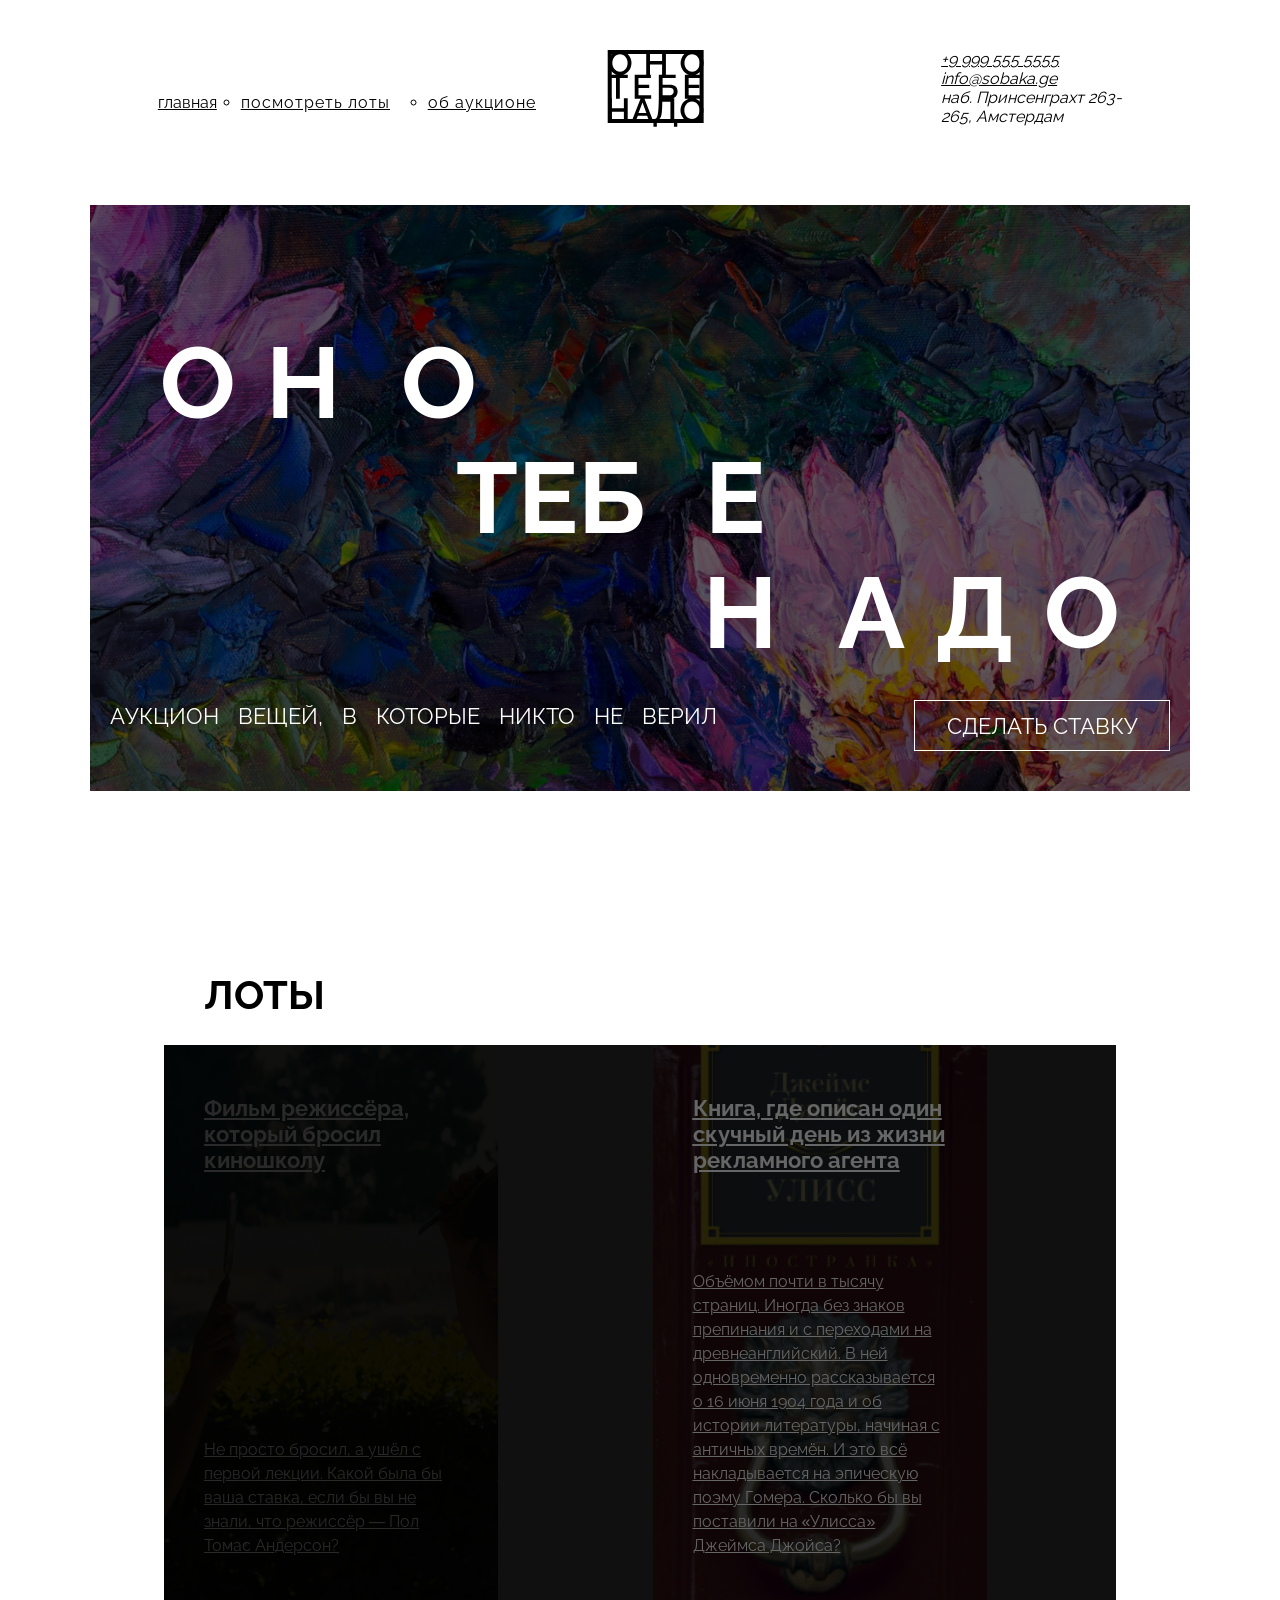
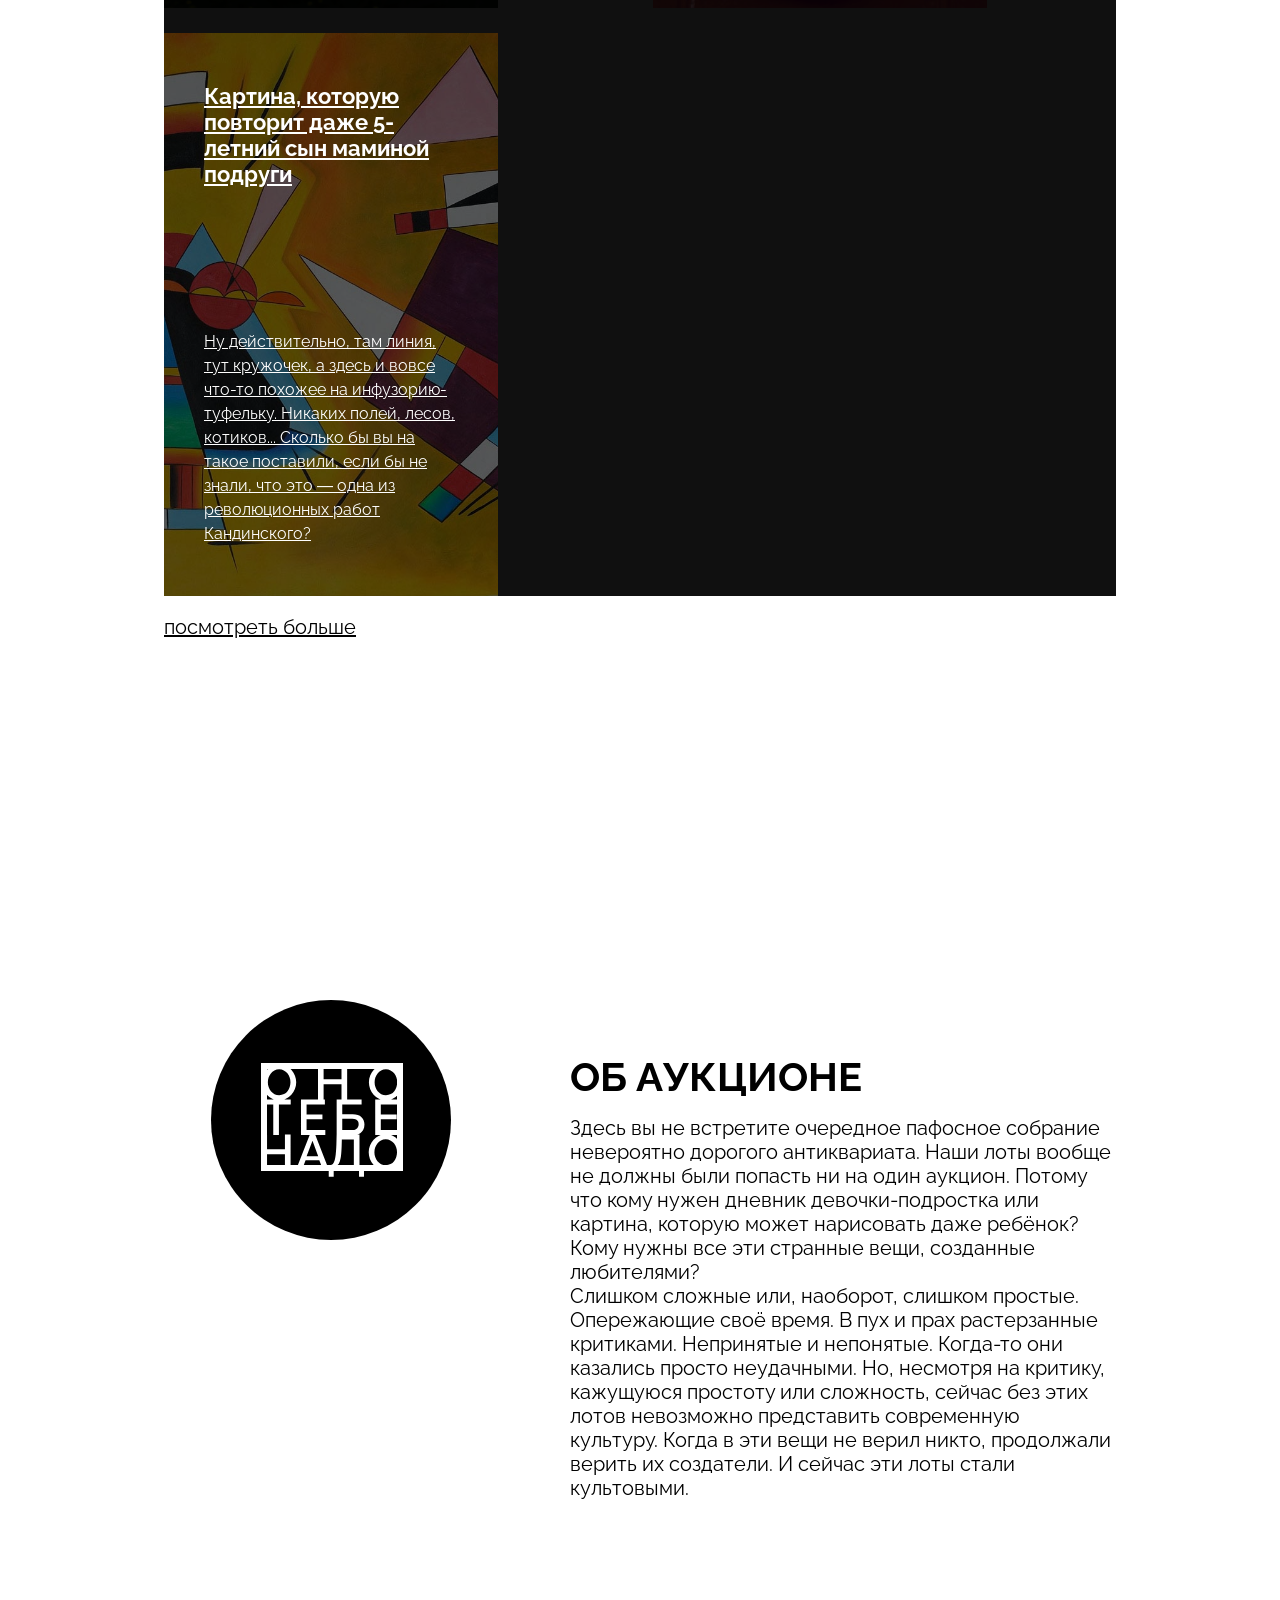
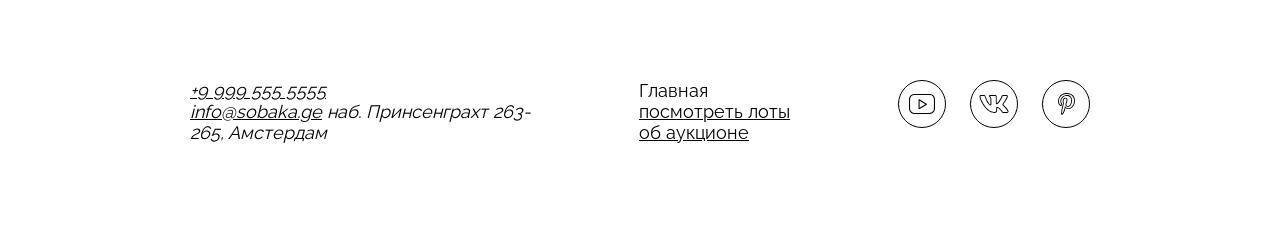
==== commit 50dfc61e: "Update M" ====
--- a/index.html
+++ b/index.html
@@ -22,9 +22,9 @@
             <li class="header__menu-list-item"> <a href="#">об аукционе</a></li>
         </ul>
 
-    <a class="header__logo">
+    <div class="header__logo">
         <img class="header__logo-image" src="./images/logo-black.svg" alt="Логотип проекта">
-    </a>
+    </div>
 
     <address class="header__address">
         <a href="tel:+99995555555">+9 999 555 5555<br></a>
@@ -40,8 +40,8 @@
         <div class="overlay"></div>
         <h1 class="cover__title">
             <span class="aligned-text">о<span class="letter-spacing-extended">но</span></span>
-            <span class="aligned-text aligned-text-center">те<span class="letter-spacing-extended">бе</span></span>
-            <span class="aligned-text aligned-text-right"><span class="letter-spacing-extended">н</span>ад<span class="no-letter-spacing">о</span></span>  
+            <span class="aligned-text-center">те<span class="letter-spacing-extended">бе</span></span>
+            <span class="aligned-text-right"><span class="letter-spacing-extended">н</span>ад<span class="no-letter-spacing">о</span></span>  
         
         </h1>
         <div class="cover__description">
--- a/styles/style.css
+++ b/styles/style.css
@@ -2,7 +2,7 @@
 .header {
   display: grid;
   align-items: center;
-  padding: 92px 50px;
+  padding: 50px;
 }
 
 .header__menu {
@@ -74,6 +74,7 @@
 z-index: 0;
 position: relative;
 max-height: 757px;
+text-transform: uppercase;
 padding: 20px;
 background-image: url('../images/cover.jpg');
 background-size: cover;
@@ -149,8 +150,6 @@
   line-height: 28px;
   margin-bottom: 20px;
   gap: 79px;
-  padding: 138px 50px 41px 80px;
-
 }
 
 .cover__description-text {
@@ -188,27 +187,19 @@
   display: flex;
   flex-direction: column;
   min-height: 692px;
-  top: 1229px;
-  left: 24px;
-  gap: 0px;
-  z-index: 1;
-  flex-grow: 1;
+  gap: 0;
   margin: 0 24px;
-  padding-top: 179px; /*headingi u lots i metjex aranq*/
-  width: 1052px;
+  padding: 180px 50px;
+  width: 1052px; 
 }
 
 .lots__heading {
-  width: 121px;
-  height: 47px;
-  left: 40px;
-  gap: 0px;
   font-size: 40px;
   font-weight: 700;
-  line-height: 47px;
+  line-height: normal;
   text-align: left;
   z-index: 1;
-  margin-bottom: 15px;
+  margin-left: 40px;
   text-transform: uppercase;
   font-family: Raleway, sans-serif;
 
@@ -220,8 +211,11 @@
   justify-content: space-between;
   list-style: none;
   gap: 25px;
+  column-gap: 25px;
+  row-gap: 25px;
   color: white;
   position: relative;
+  margin-top: 27px;
 }
 
 .lots__card-list-item {
@@ -230,31 +224,28 @@
   flex-basis: 334px;
   min-height: 563px;
   z-index: 2;
-  height: 100%;
-
-
+  flex-grow: 1;
 
 }
 
 .card {
-padding: 50px 40px 48px;
-
+padding: 50px 40px;
 display: flex;
 flex-direction: column;
 justify-content: space-between;
-
+background-repeat: no-repeat;
+background-position: center;
+background-size: cover;
 height: 100%;
 width: 100%;
-position: relative;
+padding: 50px 40px;
+display: flex;
 
 }
 
 .card-link {
-text-decoration: none;
-display: block;
-font-family: Raleway, sans-serif;
-height: 100%;
-width: 100%;
+  height: 100%;
+  display: block;
 }
 
 .card_title {
@@ -430,4 +421,4 @@
 height: 48px;
 gap: 48px;
 
-}+}
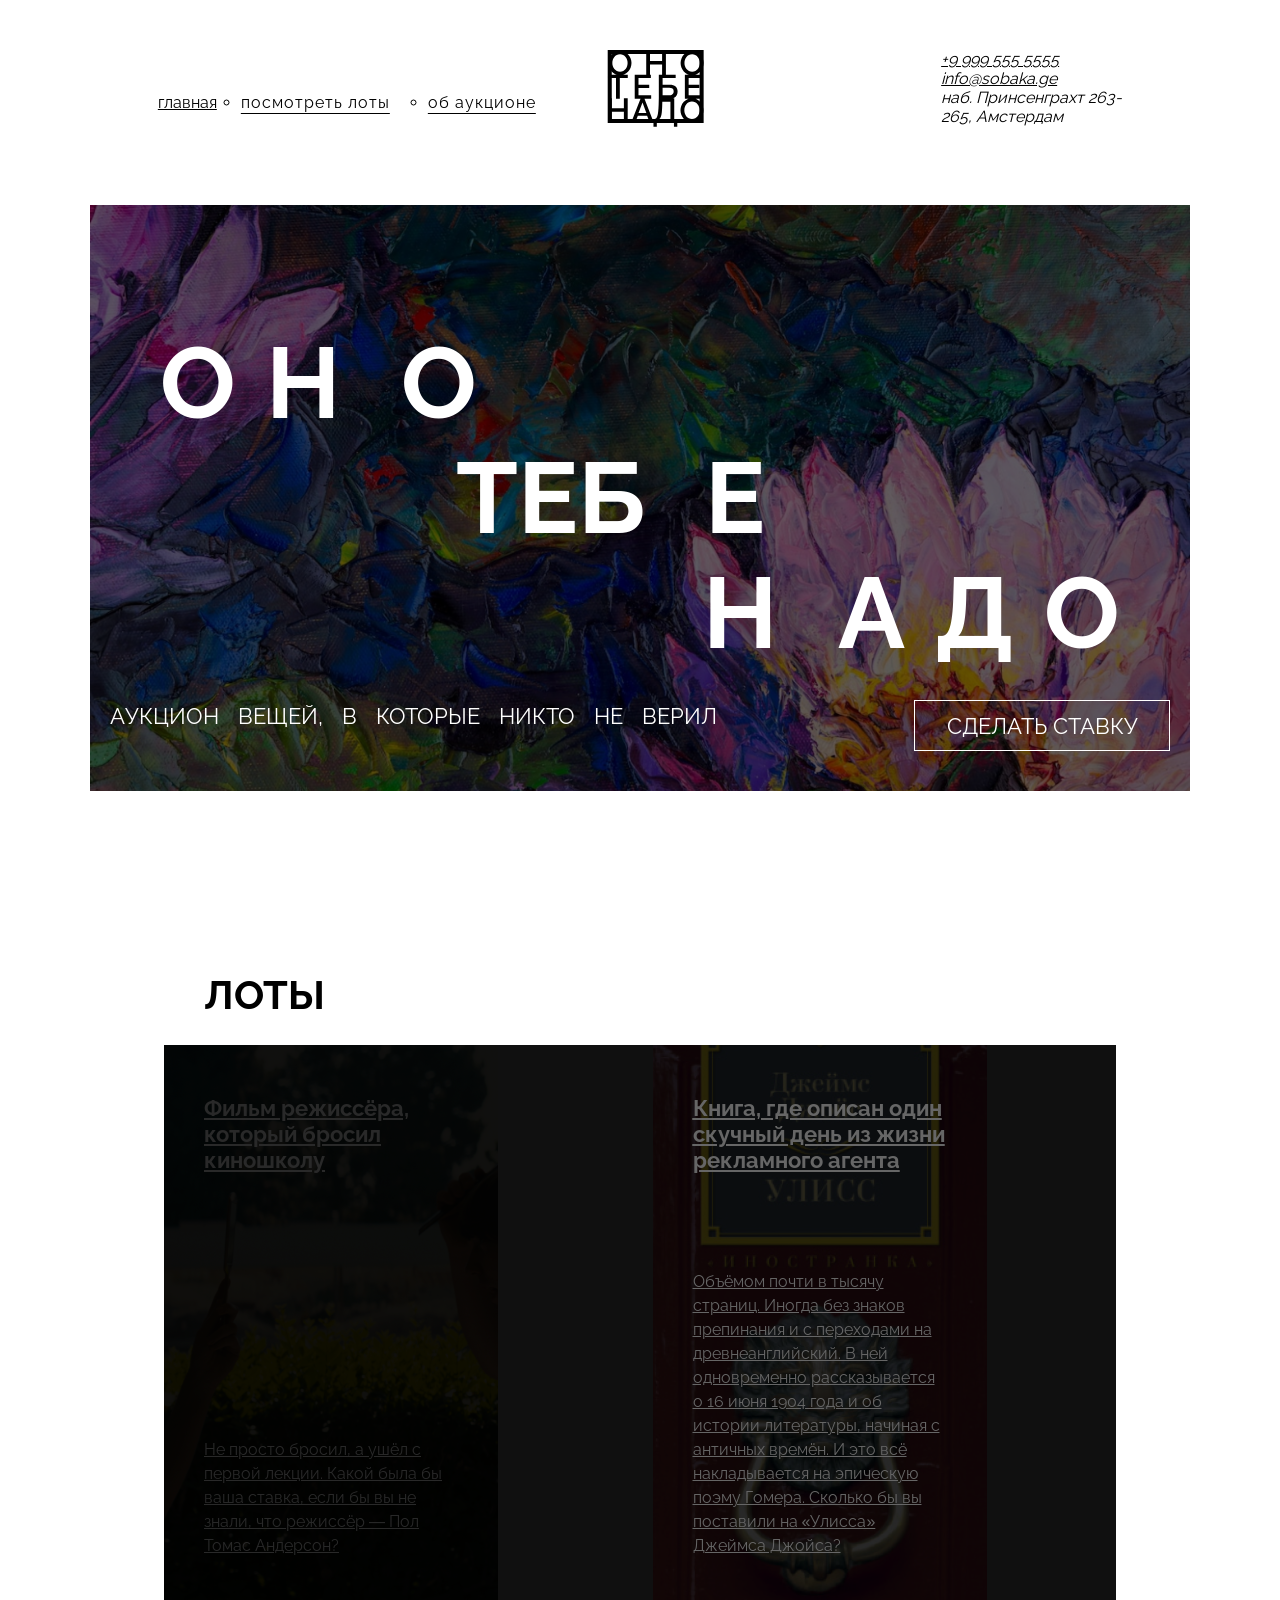
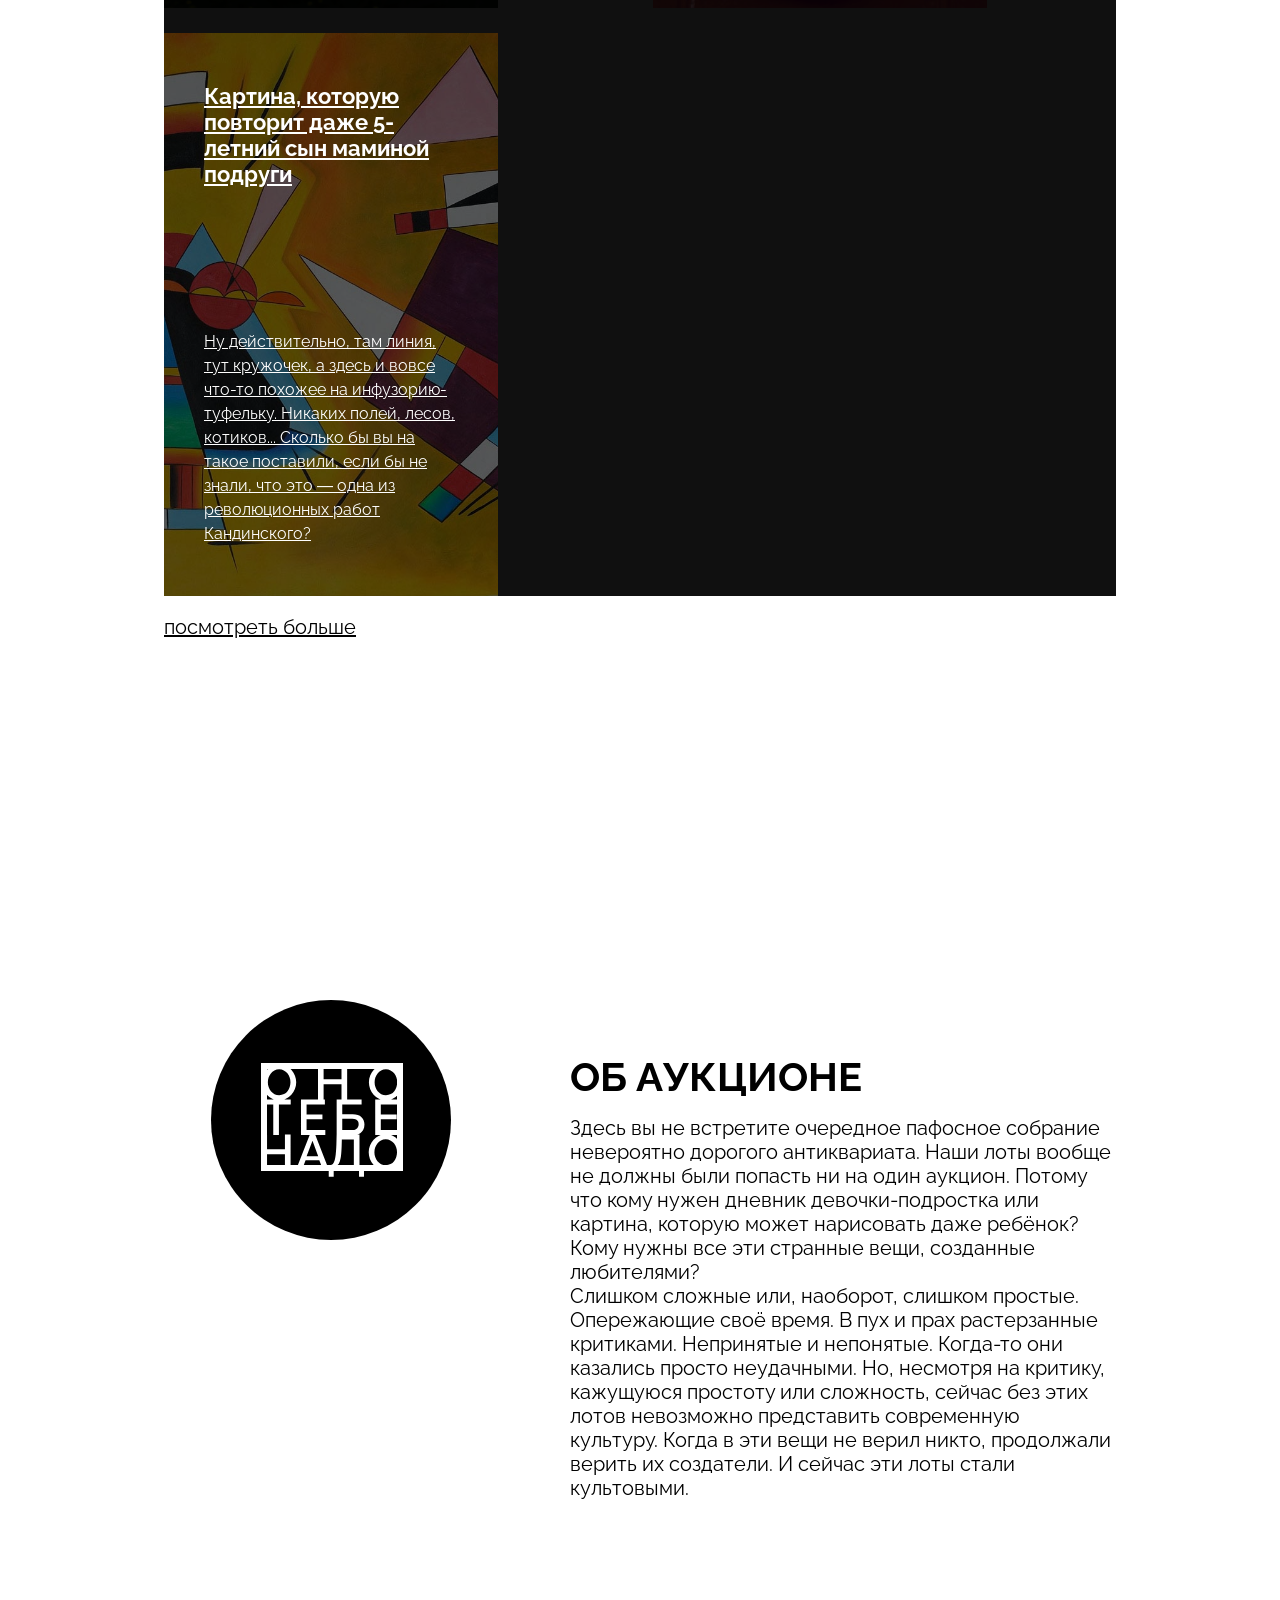
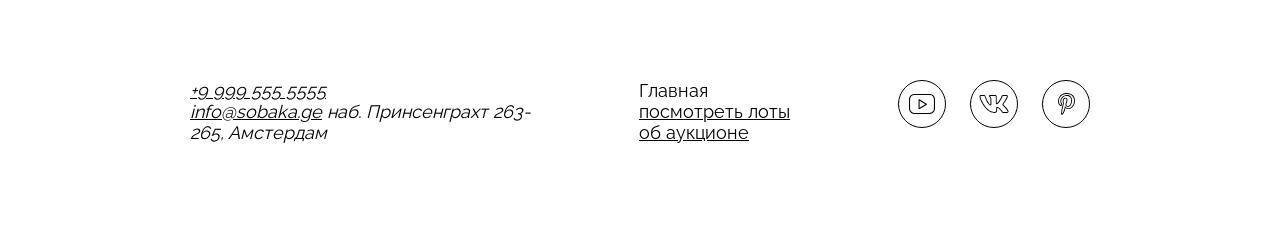
==== commit 332bcc59: "Update M" ====
--- a/index.html
+++ b/index.html
@@ -18,8 +18,8 @@
 
         <ul class="header__menu-list">
             <li class="header__menu-list-item_no-bullit"><a class="link_active" href="#">главная</a></li>
-            <li class="header__menu-list-item"> <a href="#">посмотреть лоты</a></li>
-            <li class="header__menu-list-item"> <a href="#">об аукционе</a></li>
+            <li class="header__menu-list-item"> <a class="link" href="#">посмотреть лоты</a></li>
+            <li class="header__menu-list-item"> <a class="link" href="#">об аукционе</a></li>
         </ul>
 
     <div class="header__logo">
--- a/styles/style.css
+++ b/styles/style.css
@@ -21,8 +21,6 @@
   display: flex;
   justify-content: space-around;
   color: rgba(0, 0, 0, 1);
-  padding: 0;
-  margin: 0;
   border: 1px;
   margin-right: 20px;
   gap: 10px;
@@ -36,7 +34,6 @@
 
 .link-active {
 text-decoration: none;
-list-style: none;
 }
 
 .header__menu-list-item {
@@ -44,8 +41,19 @@
   margin-left: 14px;
   margin-right: 14px;
   letter-spacing: 1px;
+ }
+
+ .link {
   text-decoration: underline;
- }
+  }
+
+  .header__menu-list-item_no-bullit .link-active {
+    text-decoration: none;
+  }
+  
+  .header__menu-list-item .link {
+    text-decoration: underline;
+  }
 
 .header__logo {
   max-width: 148px;
@@ -292,8 +300,6 @@
 
 }
 
-
-
 .about {
 display: grid;
 grid-template-columns: 334px 1fr;
@@ -420,5 +426,4 @@
 width: 48px;
 height: 48px;
 gap: 48px;
-
-}
+}
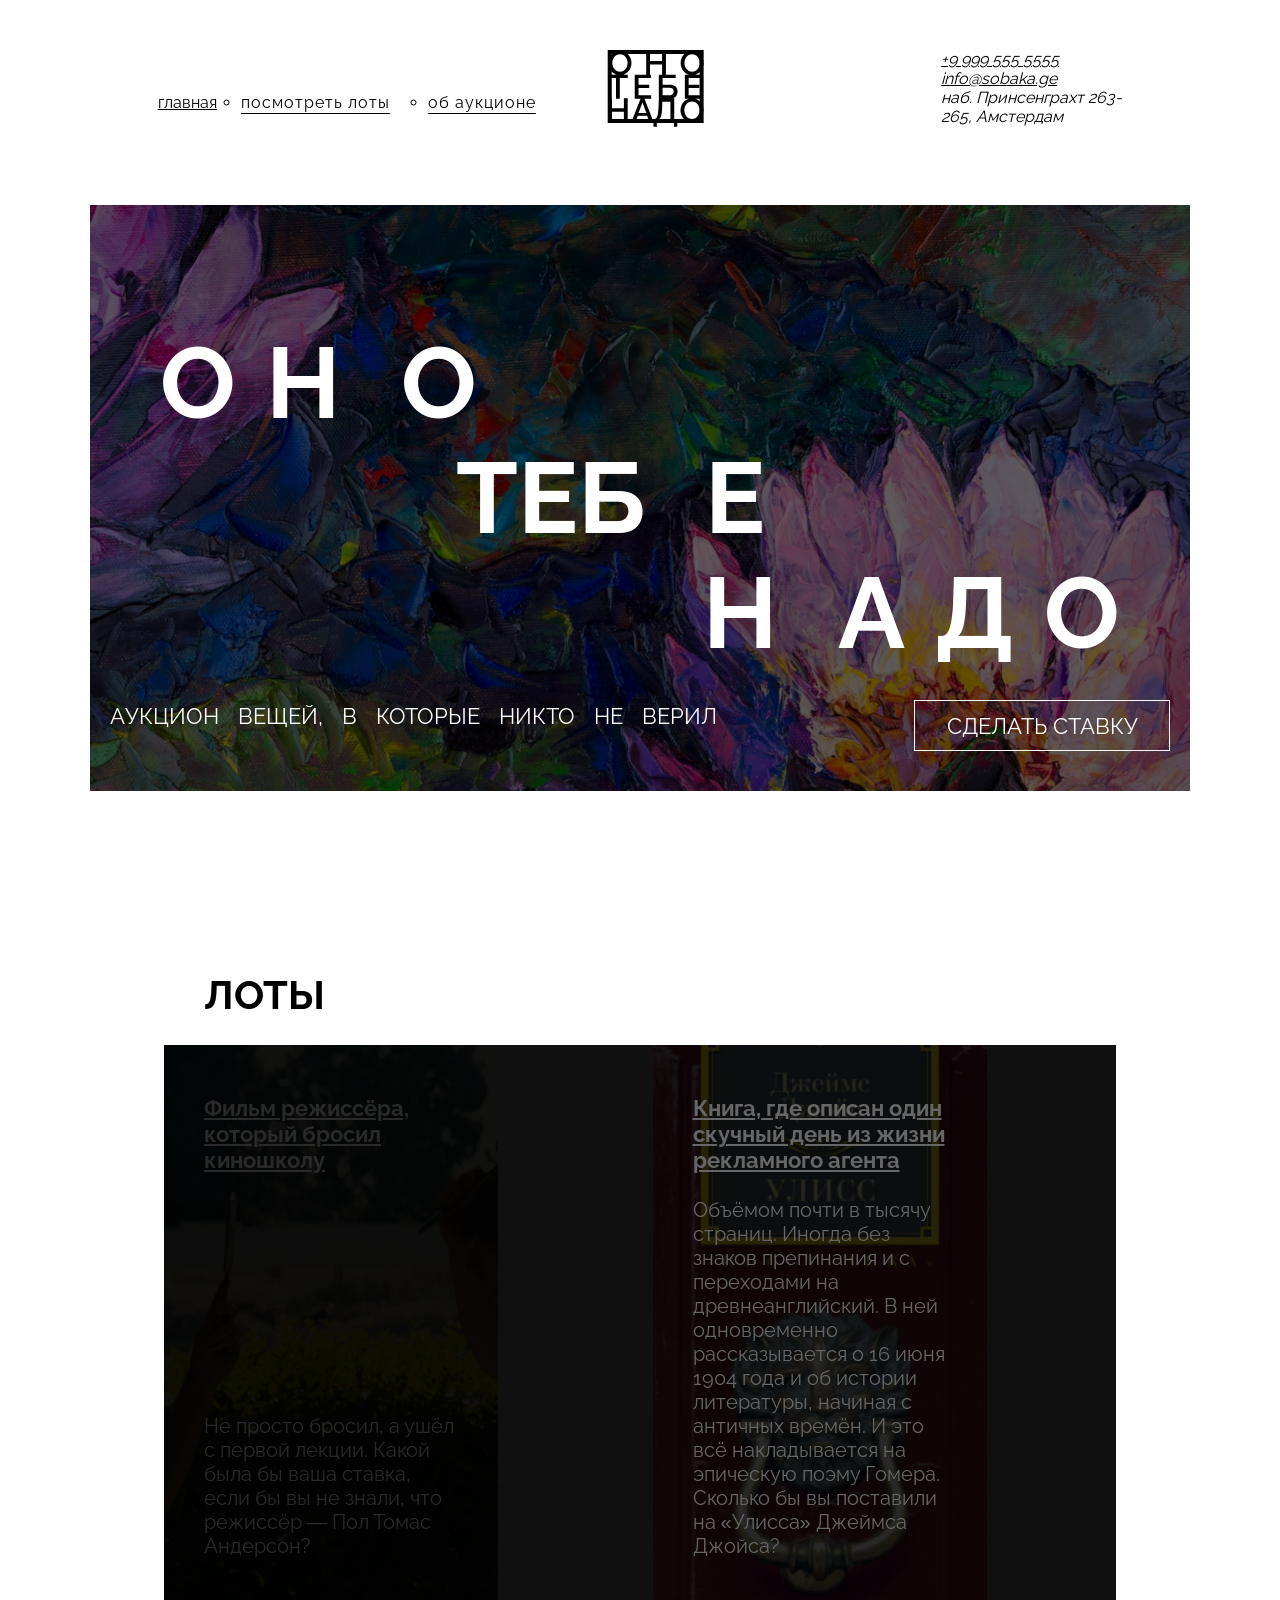
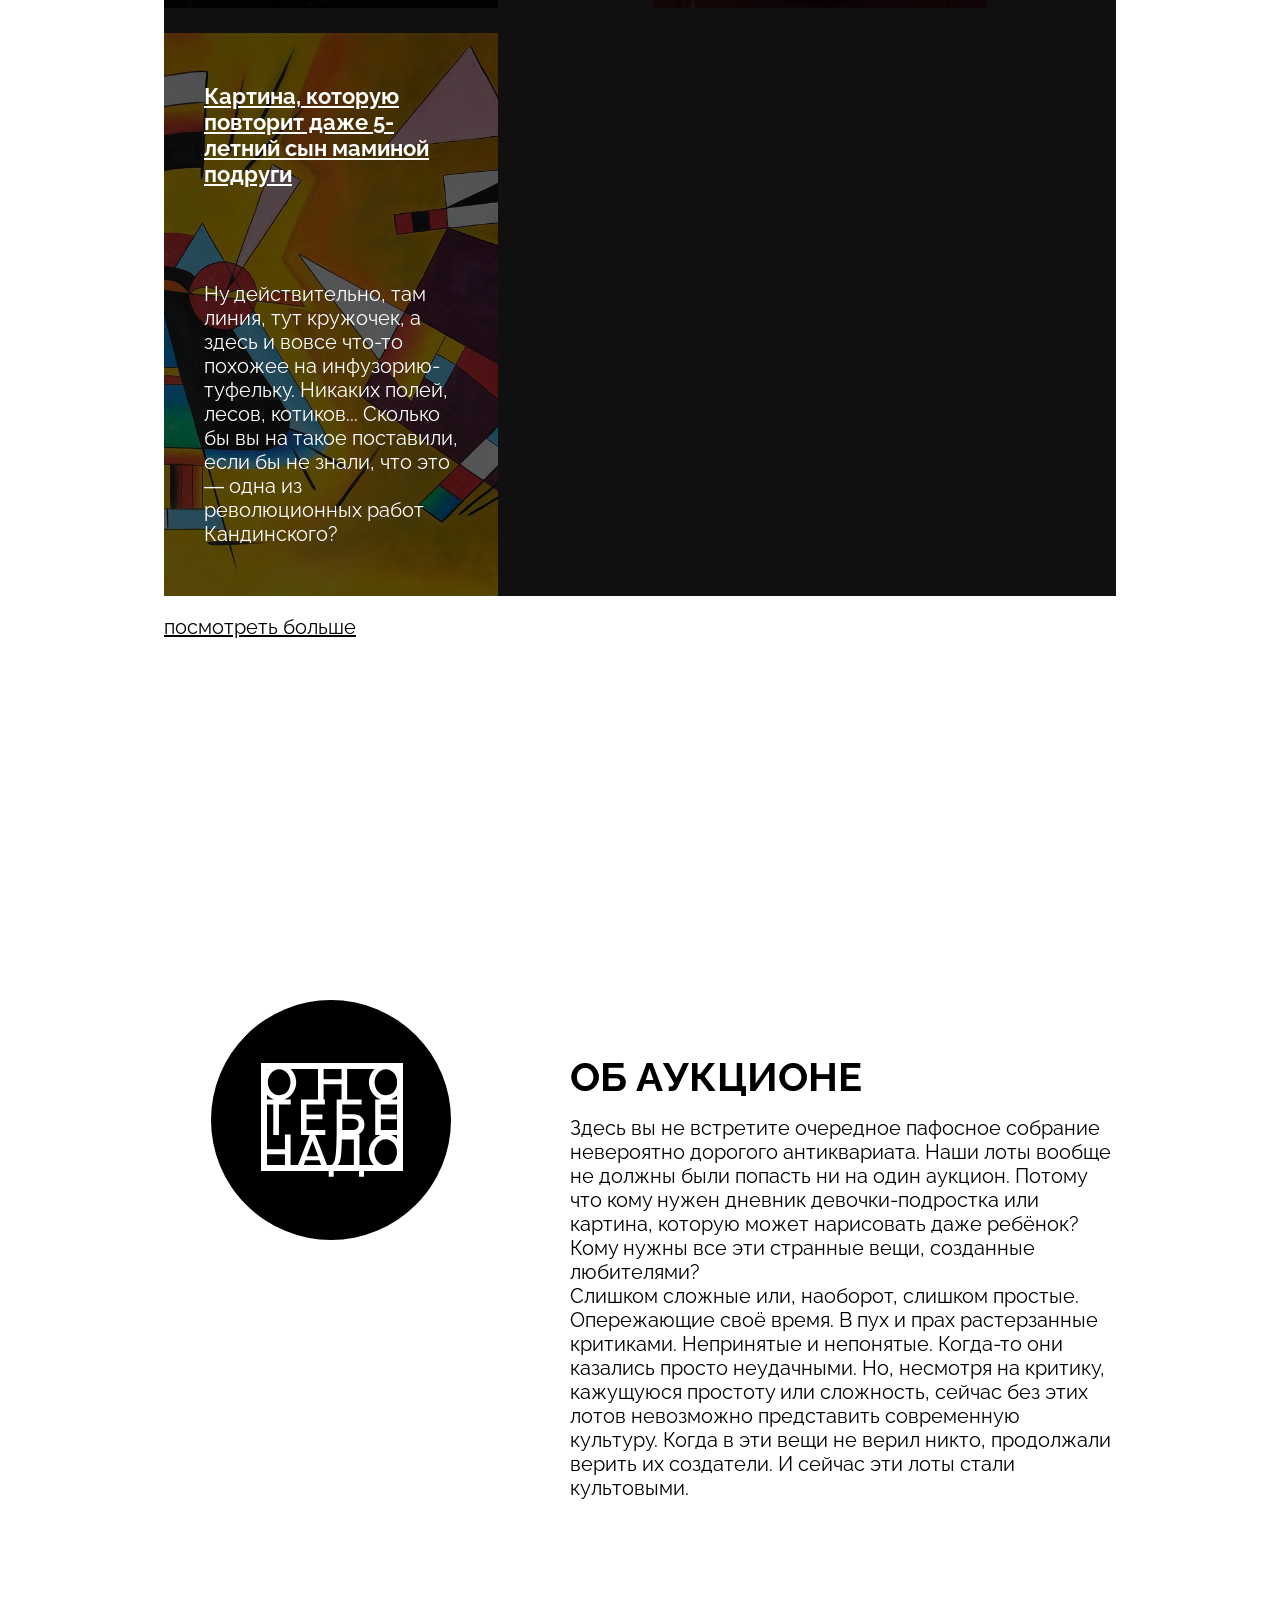
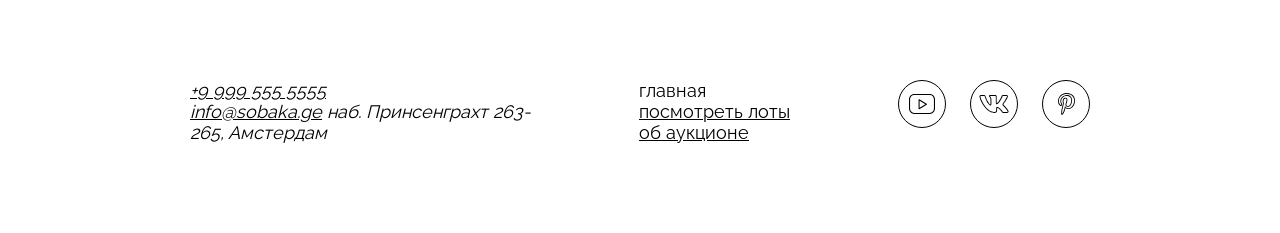
==== commit d2f08006: "Update" ====
--- a/index.html
+++ b/index.html
@@ -127,7 +127,7 @@
     <nav class="footer__menu"> 
         <ul class="footer__menu-list">
             <li class="footer__menu-list-item">
-                <a class="link-active" href="#">Главная</a></li>
+                <a class="link-active" href="#">главная</a></li>
             <li class="footer__menu-list-item"> <a href="#">посмотреть лоты</a></li>
             <li class="footer__menu-list-item"> <a href="#">об аукционе</a></li>
         </ul>
--- a/styles/style.css
+++ b/styles/style.css
@@ -198,7 +198,7 @@
   gap: 0;
   margin: 0 24px;
   padding: 180px 50px;
-  width: 1052px; 
+  max-width: 1052px; 
 }
 
 .lots__heading {
@@ -232,7 +232,6 @@
   flex-basis: 334px;
   min-height: 563px;
   z-index: 2;
-  flex-grow: 1;
 
 }
 
@@ -254,6 +253,7 @@
 .card-link {
   height: 100%;
   display: block;
+  text-decoration: none;
 }
 
 .card_title {
@@ -269,11 +269,13 @@
 .card__text {
 
   width: 254px;
-  color: white;
+  position: relative;
   z-index: 3;
-  line-height: 24px;
-  top: 229px;
-  left: 399px;  
+  color: #fff;
+  font-size: 20px;
+  font-style: normal;
+  font-weight: 400;
+  line-height: 120%;
 
 }
 
@@ -354,6 +356,7 @@
 padding-right: 5px;
 margin-top: 100px;
 
+
 }
 
 .about-text-1 {
